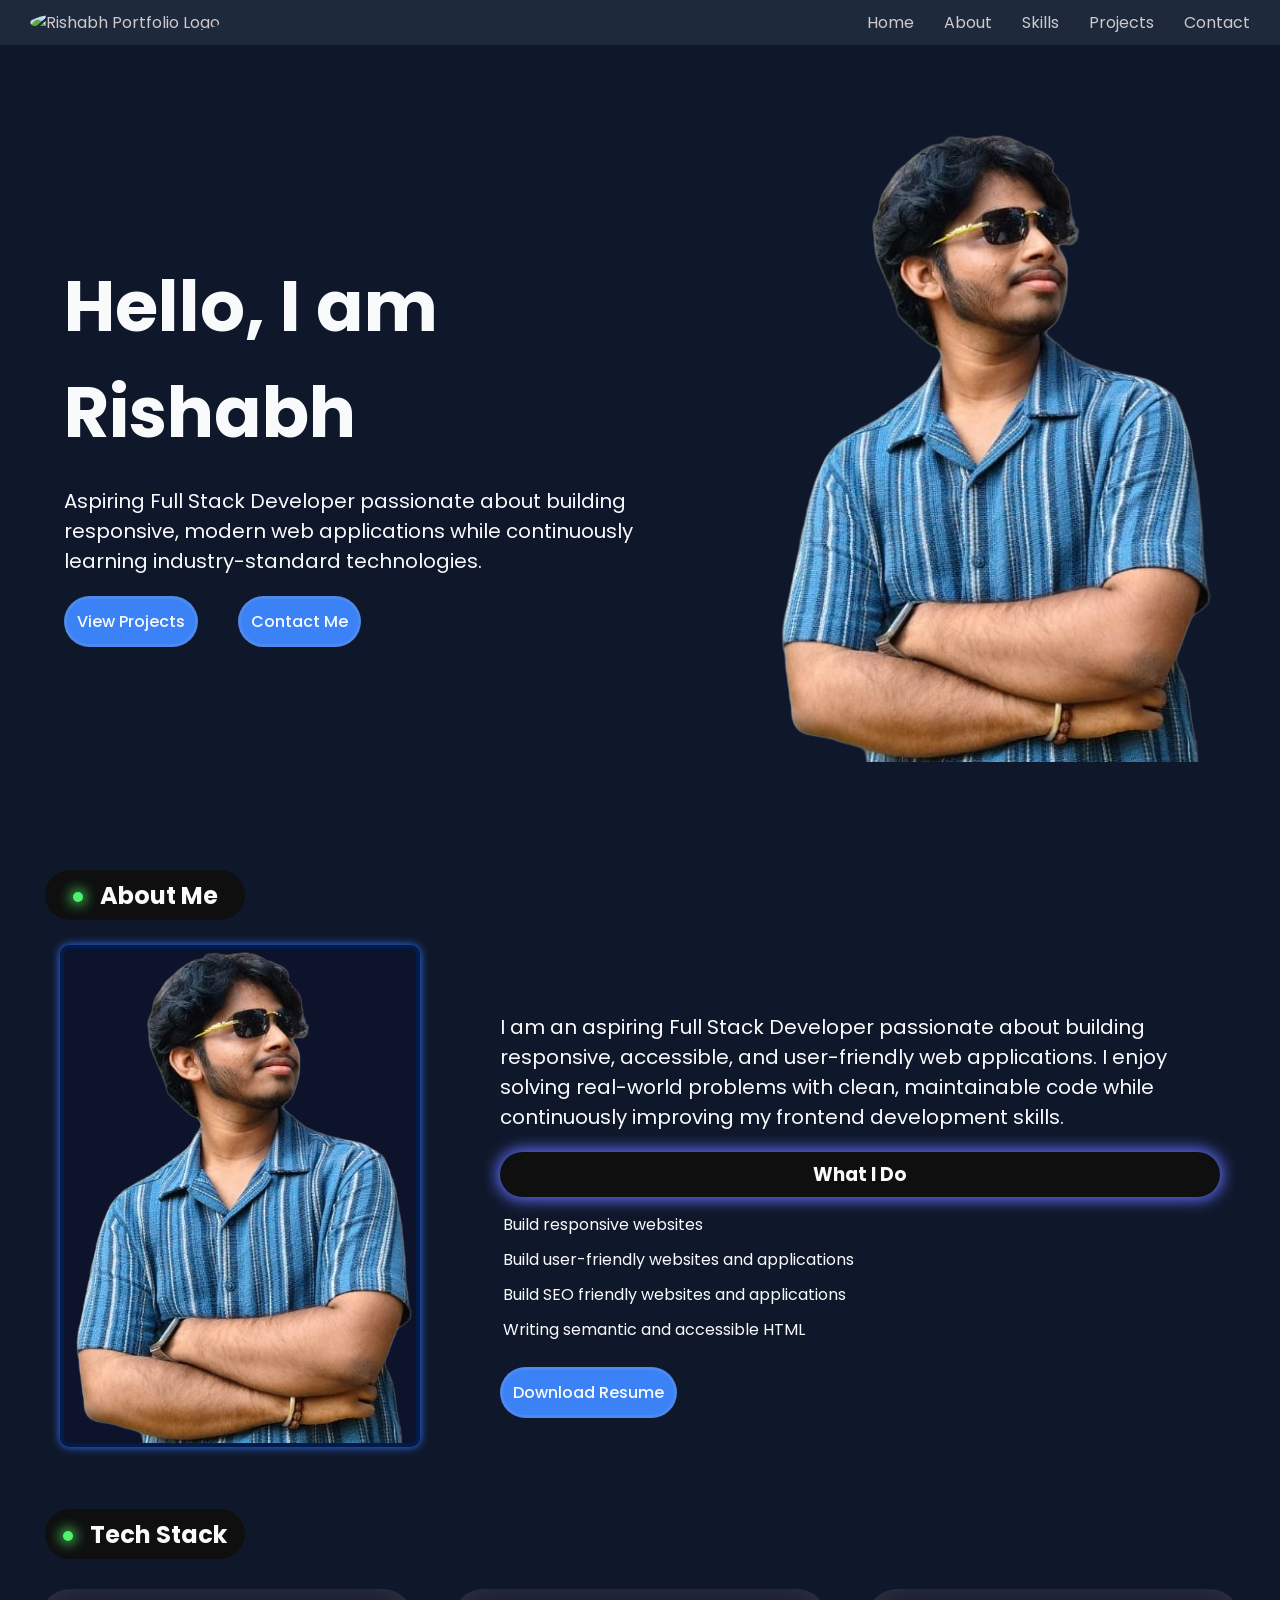
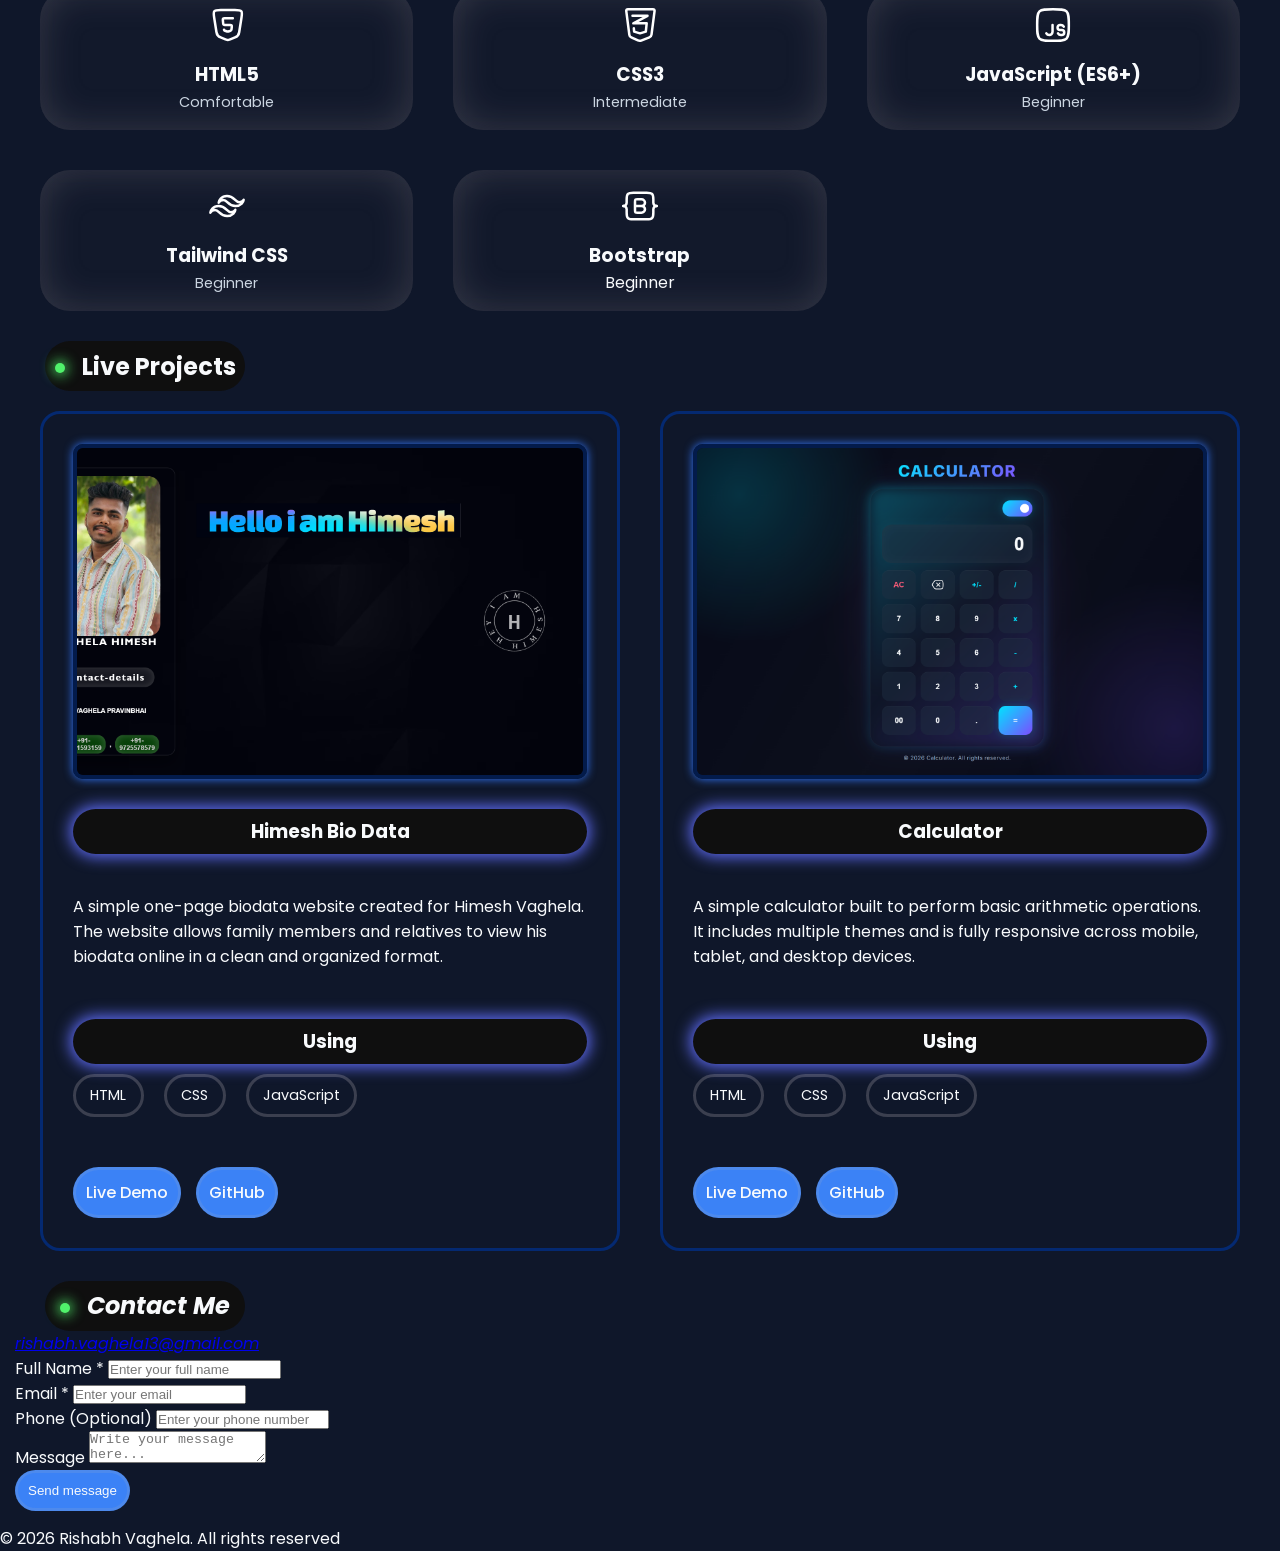
==== index.html @ 7d0cb851 "initialize projects section with clean architechture with clean responsive styles" ====
<!DOCTYPE html>
<html lang="en">

<head>
    <meta charset="UTF-8">
    <meta name="viewport" content="width=device-width, initial-scale=1.0">
    <meta name="description"
        content="Personal portfolio of Rishabh Vaghela showcasing projects, technical skills, and web development journey.">
    <meta name="author" content="Rishabh Vaghela">
    <title>
        Rishabh Vaghela | Aspiring Full Stack Developer
    </title>
    <link rel="stylesheet" href="css/style.css">
</head>

<body>
    <header>
        <nav aria-label="Main Navigation">
            <a href="#">
                <img src="./assets/images/logo/logo.png" alt="Rishabh Portfolio Logo">
            </a>

            <ul>
                <li><a href="#home">Home</a></li>
                <li><a href="#about">About</a></li>
                <li><a href="#skills">Skills</a></li>
                <li><a href="#projects">Projects</a></li>
                <li><a href="#contact">Contact</a></li>
            </ul>
        </nav>
    </header>

    <main>
        <section id="home" class="hero">
            <div class="hero-content">
                <h1>Hello, I am Rishabh</h1>
                <p>Aspiring Full Stack Developer passionate about building responsive, modern web applications while
                    continuously learning industry-standard technologies.</p>
                <div class="hero-buttons">
                    <a class="btn" href="#projects">View Projects</a>
                    <a class="btn" href="#contact">Contact Me</a>
                </div>
            </div>
            <div class="hero-image">
                <img src="assets/images/Profile-image.jpeg" alt="Portrait of Rishabh Vaghela">
            </div>
        </section>

        <section id="about" class="section-padding">
            <h2 class="section-title">About Me</h2>
            <div class="about-container container">

                <figure class="about-image image-structure">
                    <img src="assets/images/Profile-image.jpeg" alt="Portrait of Rishabh Vaghela">
                </figure>

                <div class="about-content">
                    <p>I am an aspiring Full Stack Developer passionate about building responsive, accessible, and
                        user-friendly web applications. I enjoy solving real-world problems with clean, maintainable
                        code while continuously improving my frontend development skills.
                    </p>
                    <section class="about-work">
                        <h3 class="sub-heading">What I Do</h3>
                        <ul class="list">
                            <li>Build responsive websites</li>
                            <li>Build user-friendly websites and applications</li>
                            <li>Build SEO friendly websites and applications</li>
                            <li>Writing semantic and accessible HTML</li>
                        </ul>
                    </section>
                    <a href="#" class="download-resume btn">Download Resume</a>
                </div>
            </div>
        </section>

        <section id="skills" class="section-padding">
            <h2 class="section-title">Tech Stack</h2>
            <div class="skills-container container">
                <article class="skills-card card-hover">
                    <figure>
                        <img class="skills-logo" src="assets/icons/html-5-logo.svg" alt="HTML Logo">
                    </figure>
                    <div class="skill">
                        <h3>HTML5</h3>
                        <span class="skills-level">Comfortable</span>
                    </div>
                </article>
                <article class="skills-card card-hover">
                    <figure>
                        <img class="skills-logo" src="assets/icons/css-3-logo.svg" alt="CSS Logo">
                    </figure>
                    <div class="skill">
                        <h3>CSS3</h3>
                        <span class="skills-level">Intermediate</span>
                    </div>
                </article>
                <article class="skills-card card-hover">
                    <figure>
                        <img class="skills-logo" src="assets/icons/java-script-logo.svg" alt="JavaScript Logo">
                    </figure>
                    <div class="skill">
                        <h3>JavaScript (ES6+)</h3>
                        <span class="skills-level">Beginner</span>
                    </div>
                </article>
                <article class="skills-card card-hover">
                    <figure>
                        <img class="skills-logo" src="assets/icons/tailwindcss-logo.svg" alt="Tailwind CSS Logo">
                    </figure>
                    <div class="skill">
                        <h3>Tailwind CSS</h3>
                        <span class="skills-level">Beginner</span>
                    </div>
                </article>
                <article class="skills-card card-hover">
                    <figure>
                        <img class="skills-logo" src="assets/icons/bootstrap-logo.svg" alt="Bootstrap Logo">
                    </figure>
                    <div class="skill">
                        <h3>Bootstrap</h3>
                        <span class="skill-level">Beginner</span>
                    </div>
                </article>
            </div>
        </section>

        <section id="projects" class="section-padding">
            <h2 class="section-title">Live Projects</h2>
            <div class="project-container container">
                <article class="project-card card-hover">
                    <figure class="project-image image-structure">
                        <img src="assets/images/Project-Himesh-Vaghela-Bio-Data.png"
                            alt="Screenshot of Himesh-bio-data-web">
                    </figure>
                    <h3 class="project-title sub-heading">
                        Himesh Bio Data
                    </h3>

                    <p class="project-description">
                        A simple one-page biodata website created for Himesh Vaghela. The website allows family members
                        and
                        relatives to view his biodata online in a clean and organized format.</p>

                    <div class="stack">
                        <h3 class="sub-heading">Using</h3>
                        <ul class="project-tech-stack list">
                            <li>HTML</li>
                            <li>CSS</li>
                            <li>JavaScript</li>
                        </ul>
                    </div>
                    <div class="project-links">
                        <a class="btn" href="https://himesh-vaghela-bio-data.netlify.app/" target="_blank"
                            rel="noopener noreferrer">Live Demo</a>
                        <a class="btn" href="https://github.com/rishabhvaghela/Himesh-Bio-Data.git" target="_blank"
                            rel="noopener noreferrer">GitHub</a>
                    </div>
                </article>
                <article class="project-card card-hover">
                    <figure class="project-image image-structure">
                        <img src="assets/images/Project-Calculator.png" alt="Screenshot of Calculator web">
                    </figure>
                    <h3 class="project-title sub-heading">
                        Calculator
                    </h3>

                    <p class="project-description project-content">
                        A simple calculator built to perform basic arithmetic operations. It includes multiple themes
                        and is
                        fully responsive across mobile, tablet, and desktop devices.</p>
                    <div class="stack">
                        <h3 class="sub-heading">Using</h3>
                        <ul class="project-tech-stack list">
                            <li>HTML</li>
                            <li>CSS</li>
                            <li>JavaScript</li>
                        </ul>
                    </div>
                    <div class="project-links">
                        <a class="btn" href="https://findcalcy.netlify.app/" target="_blank"
                            rel="noopener noreferrer">Live
                            Demo</a>
                        <a class="btn" href="https://github.com/rishabhvaghela/Calculator.git" target="_blank"
                            rel="noopener noreferrer">GitHub</a>
                    </div>
                </article>
            </div>
        </section>

        <section id="contact" class="section-padding">
            <address>
                <h2 class="section-title">Contact Me</h2>
                <a href="mailto: rishabh.vaghela13@gmail.com">rishabh.vaghela13@gmail.com</a>
            </address>
            <form action="">
                <div class="inputgroup">
                    <label for="full-name">
                        Full Name
                        <span>*</span>
                    </label>
                    <input id="full-name" type="text" name="full-name" placeholder="Enter your full name" required>
                </div>
                <div class="inputgroup">
                    <label for="email">
                        Email
                        <span>*</span>
                    </label>
                    <input id="email" type="email" name="email" placeholder="Enter your email" required>
                </div>
                <div class="inputgroup">
                    <label for="phone-number">
                        Phone
                        <span>(Optional)</span>
                    </label>
                    <input id="phone-number" type="tel" name="phone-number" placeholder="Enter your phone number">
                </div>
                <div class="inputgroup">
                    <label for="message">
                        Message
                    </label>
                    <textarea name="message" id="message" placeholder="Write your message here..."></textarea>
                </div>
                <button type="submit" class="btn">Send message</button>
            </form>
        </section>
    </main>
    <footer>
        &copy; 2026 Rishabh Vaghela. All rights reserved
    </footer>
    <script src="js/script.js"></script>
</body>

</html>
---- css/style.css ----
@import url('https://fonts.googleapis.com/css2?family=Poppins:ital,wght@0,100;0,200;0,300;0,400;0,500;0,600;0,700;0,800;0,900;1,100;1,200;1,300;1,400;1,500;1,600;1,700;1,800;1,900&display=swap');

*,
*::before,
*::after {
    margin: 0;
    padding: 0;
    box-sizing: border-box;
}

:root {
    /* Colors */
    --primary-color: #3B82F6;

    --background-color: #0F172A;
    --surface-color: #1E293B;
    --card-background: #334155;

    --primary-text: #F8FAFC;
    --secondary-text: #CBD5E1;

    --accent-highlight: #50f16b;
    --card-hover: #506ef1;

    --border-color: #475569;

    /* Fonts */

    --font-primary: 'Poppins', sans-serif;

    /* Buttons */

    --button-hover: 0 0 20px var(--primary-color);
    --button-padding: 10px;
    --button-border-radius: 30px;
    --button-border: 3px solid #bab5b524;
    --button-font-weight: 500;

    /* Spacing */

    --section-padding-x: 15px;
    --section-padding-y: 15px;
    --container-max-width: 1200px;
    --content-width: 700px;

    /* All Section heading after property*/

    --section-head-background-color: #0f0f0f;
    --section-head-width: 200px;
    --section-head-height: 50px;
    --section-head-border-radius: 30px;
    --section-head-margin-left: 30px;

    /* All Section heading after property*/

    --active-margin: 2% 17px 0 0;
    --active-width-height: 10px;
    --active-border-radius: 50%;
    --active-shadow: 0 0 13px 2px var(--accent-highlight);

    /* Border radius */

    --radius-small: 8px;
    --radius-medium: 12px;
    --radius-large: 20px;

    /* Transition */

    --transition-fast: 0.3s ease-in-out;
    --transition-medium: 0.7s cubic-bezier(0.64, 0.02, 0.39, 0.98);
    --transition-slow: 1s ease-in-out;

    /* image attribute */

    --image-border: 4px solid #031b4b;
    --image-shadow: 0 0 10px #3277ff;
}

.btn {
    width: max-content;
    color: var(--primary-text);
    background-color: var(--primary-color);
    font-weight: var(--button-font-weight);
    text-decoration: none;
    padding: var(--button-padding);
    border: var(--button-border);
    border-radius: var(--button-border-radius);
    transition: var(--transition-fast);
}

.btn:hover {
    box-shadow: var(--button-hover);
    transform: scale(108%);
}

.list {
    list-style: none;
}

html {
    scroll-behavior: smooth;
}

body {
    background-color: var(--background-color);
    color: var(--primary-text);
    font-family: var(--font-primary);
}

::-webkit-scrollbar {
    display: none;
}



/* Navigation bar */
nav {
    background-color: var(--surface-color);
    display: flex;
    justify-content: space-between;
    padding: 10px 30px;
    align-items: center;
}

nav ul {
    display: flex;
    gap: 30px;
}

nav a {
    text-decoration: none;
    color: rgba(233, 227, 227, 0.862);
}

header nav ul li {
    list-style: none;
}

header nav a img {
    flex-shrink: 0;
    width: 50px;
    height: 50px;
    border-radius: 50%;
}

/* Hero Section */

.hero {
    /* background-color: #0c0234bf; */
    min-height: 90vh;
    display: flex;
    justify-content: space-between;
    padding: 0 5%;
    align-items: center;
}

.hero-content {
    max-width: 650px;
    display: flex;
    flex-direction: column;
    gap: 20px;
    justify-content: space-between;
}

.hero-content h1 {
    font-size: 70px;
    font-family: var(--font-primary);
}

.hero-content p {
    font-size: 20px;
    font-family: var(--font-secondary);
}

.hero-buttons {
    display: flex;
    gap: 40px;
}

.hero-image {
    /* background-color: red; */
    width: 450px;
    height: auto;
}

.hero-image img {
    width: 100%;
    height: 100%;
}

/* About section */

.section-padding {
    padding: var(--section-padding-y);
}


.section-title {
    width: var(--section-head-width);
    height: var(--section-head-height);
    display: flex;
    justify-content: center;
    align-items: center;
    background-color: var(--section-head-background-color);
    border-radius: var(--section-head-border-radius);
    margin-left: var(--section-head-margin-left);
}

.section-title::before {
    content: '';
    background-color: var(--accent-highlight);
    width: var(--active-width-height);
    height: var(--active-width-height);
    border-radius: var(--active-border-radius);
    margin: var(--active-margin);
    box-shadow: var(--active-shadow);
}


.container {
    max-width: var(--container-max-width);
    margin-inline: auto;
    width: 100%;
}

.about-container {
    padding: 0 20px;
    display: flex;
    align-items: center;
    gap: 80px;
}

.image-structure {
    flex: 1;
    flex-shrink: 0;
    max-width: 520px;
    padding: 25px 0;
}

.image-structure img {
    border: var(--image-border);
    width: 100%;
    height: 100%;
    border-radius: 10px;
    box-shadow: var(--image-shadow);
    background-color: #0a03372c;
    backdrop-filter: blur(5px);
}

.about-content {
    flex: 2;
    display: flex;
    gap: 20px;
    flex-direction: column;
    padding-top: 30px;
}

.about-content p {
    font-size: 20px;
}

.sub-heading {
    margin-bottom: 10px;
    background-color: var(--section-head-background-color);
    width: auto;
    height: auto;
    padding: 8px;
    border-radius: var(--section-head-border-radius);
    display: flex;
    justify-content: center;
    align-items: center;
    box-shadow: 0 0 15px 3px #606df8;
}

.about-work ul li {
    padding: 5px 3px;
}

/* Skills section */

.skills-container {
    display: grid;
    grid-template-columns: repeat(3, 1fr);
    gap: 40px;
    padding-top: 30px;
}

.skills-card {
    border-radius: var(--button-border-radius);
    text-align: center;
    display: flex;
    flex-direction: column;
    align-items: center;
    gap: 8px;
    padding: 16px;
    backdrop-filter: blur(8px);
    background-color: #817d7d07;
    box-shadow: 0 0 40px rgba(172, 164, 164, 0.242) inset;
    transition: var(--transition-medium);
}

.card-hover:hover {
    transform: translateY(-10px) scale(1.01);
    box-shadow: 0 10px 20px var(--card-hover);
}

.skills-logo {
    filter: invert(1);
    width: 40px;
    height: 40px;
}

.skills-level {
    color: var(--secondary-text);
    font-size: .9rem;
}

/* Project section */

.project-container {
    display: grid;
    grid-template-columns: repeat(auto-fit, minmax(300px, 1fr));
    gap: 40px;
}

.project-card {
    display: flex;
    flex-direction: column;
    gap: 30px;
    border: 3px solid #042971;
    border-radius: var(--radius-large);
    overflow: hidden;
    margin-top: 20px;
    padding: 30px;
    transition: var(--transition-medium);
}

.project-image {
    padding: 0;
    /* max-height: 320px; */
}

.project-image img {
    width: 100%;
    /* height: 100%; */
    display: block;
    object-fit: cover;
}

.project-content {
    max-width: 600px;
}

.stack{
    padding-top: 20px;
}

.project-tech-stack {
    display: flex;
    gap: 20px;
}

.project-tech-stack li {
    display: inline-flex;
    align-items: center;
    width: max-content;
    border: 3px solid #eae2e233;
    border-radius: 999px;
    padding: .5rem .9rem;
    font-size: .9rem;
}

.project-links {
    padding-top: 20px;
    margin-top: auto;
    display: flex;
    gap: 15px;
    flex-wrap: wrap;
}
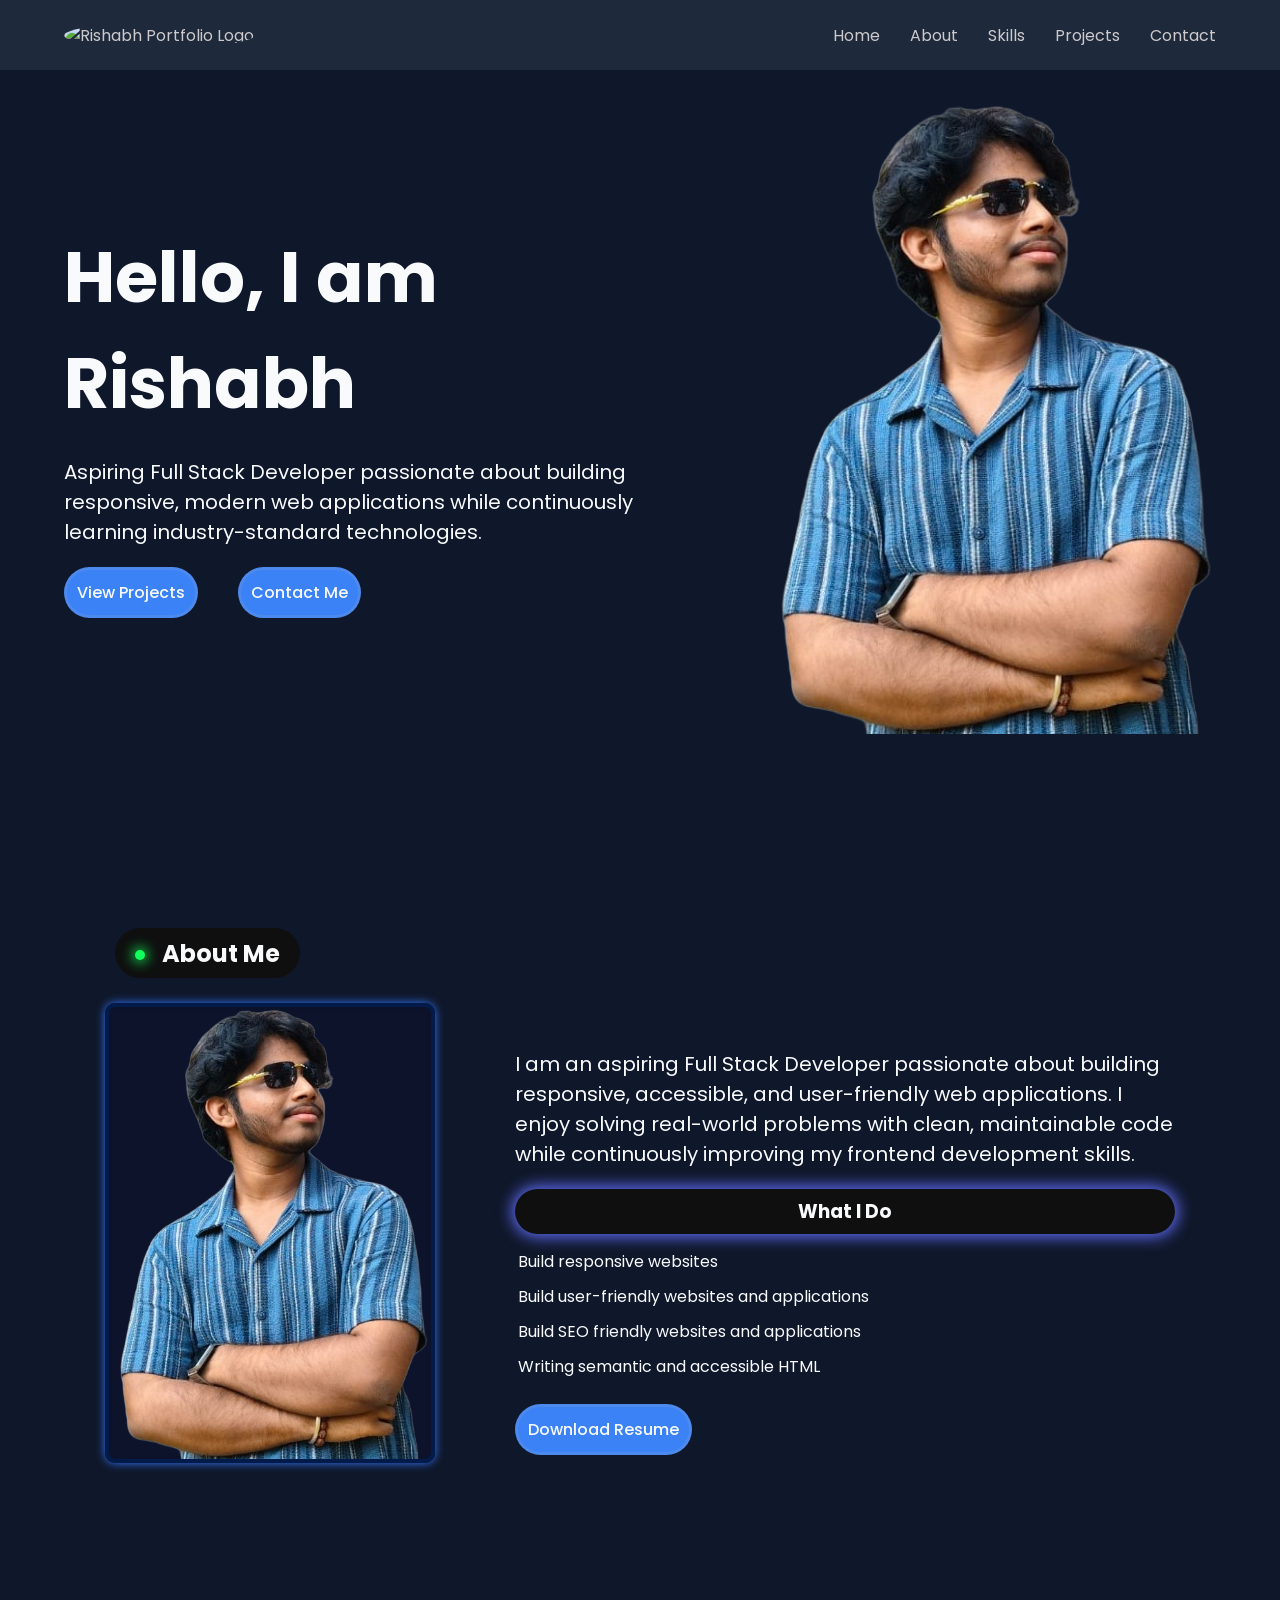
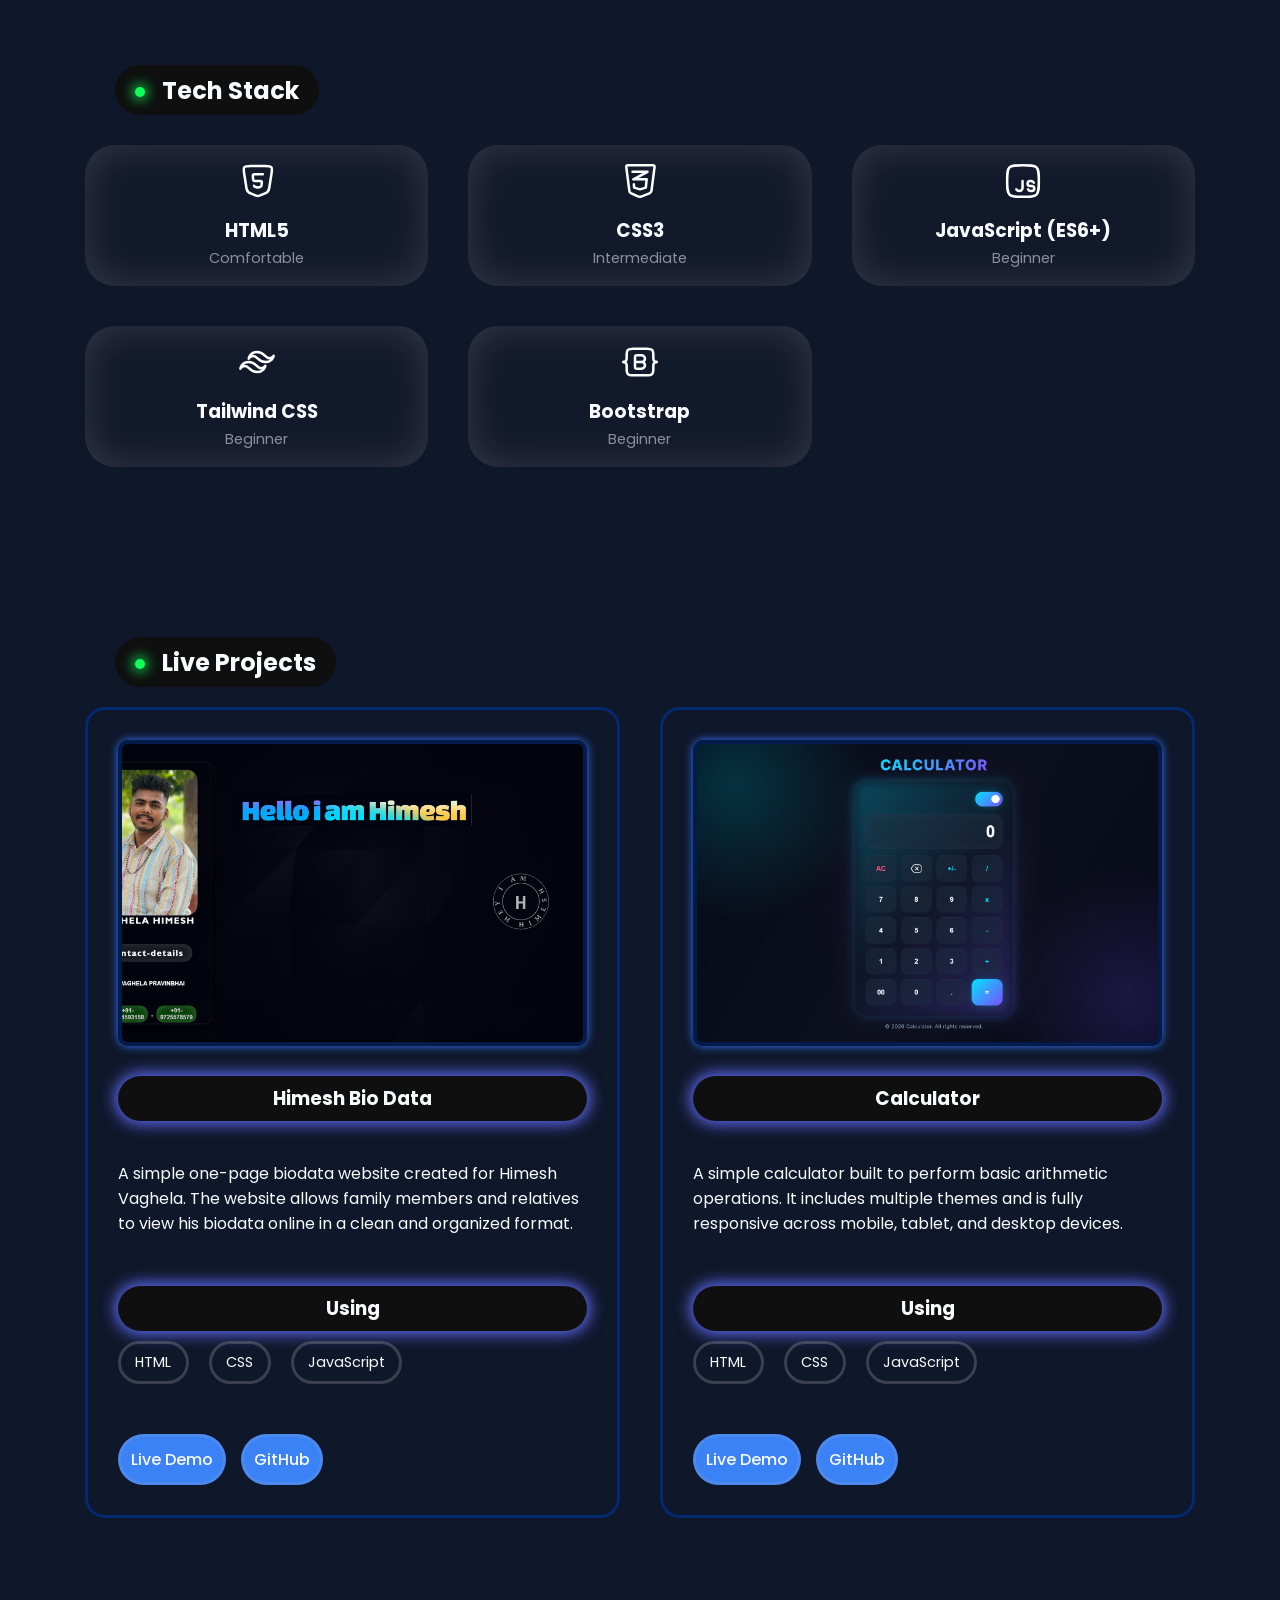
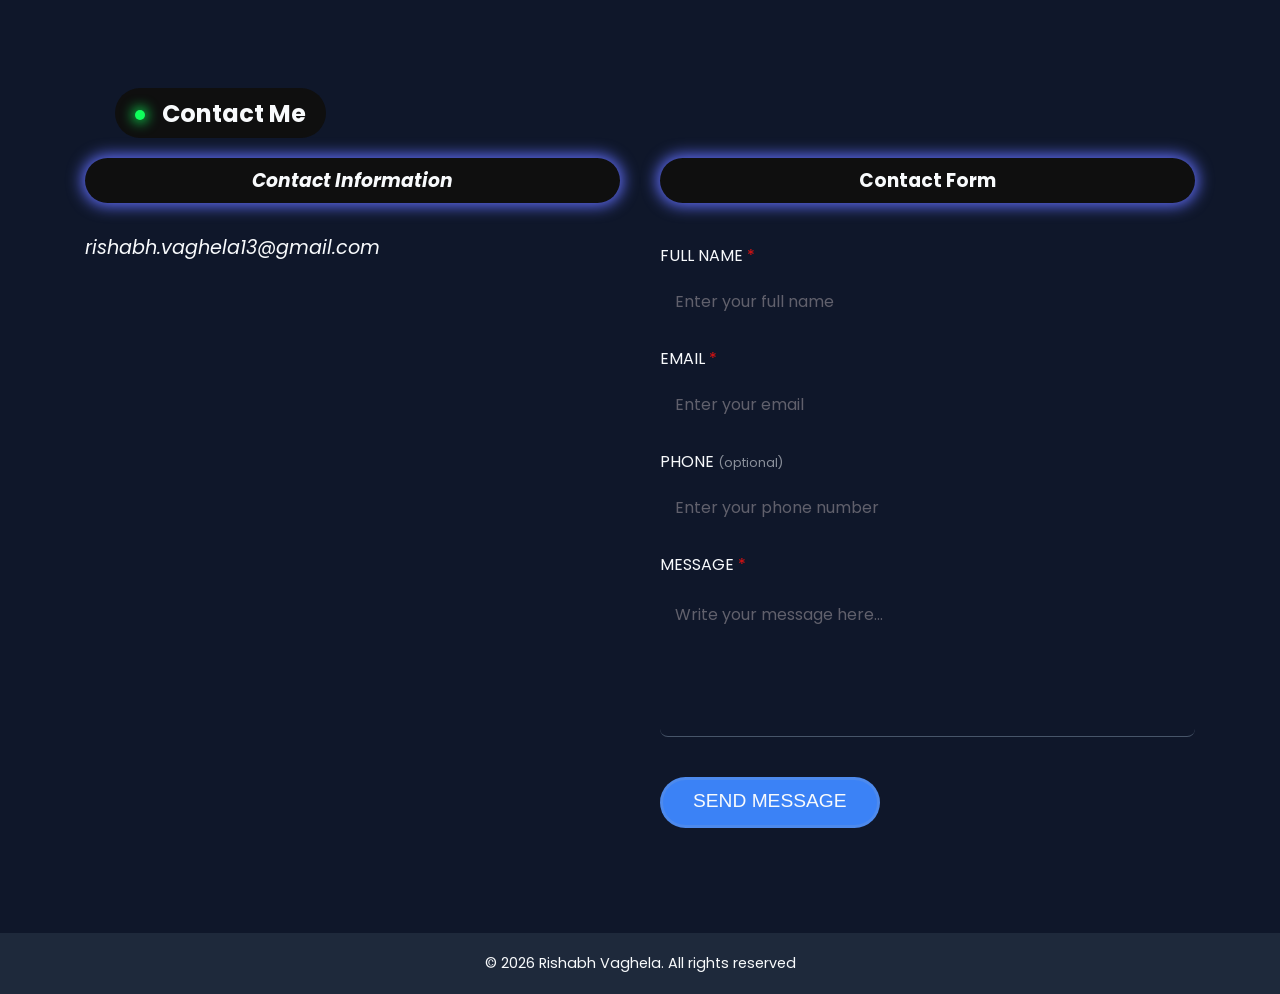
==== commit 91ffca50: "Initialize responsive and clean structure and styles for contact section." ====
--- a/index.html
+++ b/index.html
@@ -118,7 +118,7 @@
                     </figure>
                     <div class="skill">
                         <h3>Bootstrap</h3>
-                        <span class="skill-level">Beginner</span>
+                        <span class="skills-level">Beginner</span>
                     </div>
                 </article>
             </div>
@@ -141,14 +141,14 @@
                         and
                         relatives to view his biodata online in a clean and organized format.</p>
 
-                    <div class="stack">
+                    <section class="stack">
                         <h3 class="sub-heading">Using</h3>
                         <ul class="project-tech-stack list">
                             <li>HTML</li>
                             <li>CSS</li>
                             <li>JavaScript</li>
                         </ul>
-                    </div>
+                    </section>
                     <div class="project-links">
                         <a class="btn" href="https://himesh-vaghela-bio-data.netlify.app/" target="_blank"
                             rel="noopener noreferrer">Live Demo</a>
@@ -168,14 +168,14 @@
                         A simple calculator built to perform basic arithmetic operations. It includes multiple themes
                         and is
                         fully responsive across mobile, tablet, and desktop devices.</p>
-                    <div class="stack">
+                    <section class="stack">
                         <h3 class="sub-heading">Using</h3>
                         <ul class="project-tech-stack list">
                             <li>HTML</li>
                             <li>CSS</li>
                             <li>JavaScript</li>
                         </ul>
-                    </div>
+                    </section>
                     <div class="project-links">
                         <a class="btn" href="https://findcalcy.netlify.app/" target="_blank"
                             rel="noopener noreferrer">Live
@@ -188,40 +188,54 @@
         </section>
 
         <section id="contact" class="section-padding">
-            <address>
-                <h2 class="section-title">Contact Me</h2>
-                <a href="mailto: rishabh.vaghela13@gmail.com">rishabh.vaghela13@gmail.com</a>
-            </address>
-            <form action="">
-                <div class="inputgroup">
-                    <label for="full-name">
-                        Full Name
-                        <span>*</span>
-                    </label>
-                    <input id="full-name" type="text" name="full-name" placeholder="Enter your full name" required>
+            <h2 class="section-title">Contact Me</h2>
+            <div class="contact-container container">
+
+                <address class="contact-info">
+                    <h3 class="sub-heading">Contact Information</h3>
+                    <a href="mailto: rishabh.vaghela13@gmail.com">rishabh.vaghela13@gmail.com</a>
+                </address>
+                <div class="contact-form">
+                    <h3 class="sub-heading">Contact Form</h3>
+                    <form action="">
+                        <div class="input-container">
+                            <div class="inputgroup">
+                                <label for="full-name">
+                                    Full Name
+                                    <span class="required">*</span>
+                                </label>
+                                <input id="full-name" type="text" name="full-name" placeholder="Enter your full name"
+                                    required autocomplete="name">
+                            </div>
+                            <div class="inputgroup">
+                                <label for="email">
+                                    Email
+                                    <span class="required">*</span>
+                                </label>
+                                <input id="email" type="email" name="email" placeholder="Enter your email" required autocomplete="email">
+                            </div>
+                            <div class="inputgroup">
+                                <label for="phone-number">
+                                    Phone
+                                    <span class="optional">(Optional)</span>
+                                </label>
+                                <input id="phone-number" type="tel" name="phone-number"
+                                    placeholder="Enter your phone number" autocomplete="tel">
+                            </div>
+                            <div class="inputgroup">
+                                <label for="message">
+                                    Message
+                                    <span class="required">*</span>
+                                </label>
+                                <textarea name="message" id="message"
+                                    placeholder="Write your message here..." required></textarea>
+                            </div>
+                        </div>
+
+                        <button type="submit" class="submit-btn btn">Send message</button>
+                    </form>
                 </div>
-                <div class="inputgroup">
-                    <label for="email">
-                        Email
-                        <span>*</span>
-                    </label>
-                    <input id="email" type="email" name="email" placeholder="Enter your email" required>
-                </div>
-                <div class="inputgroup">
-                    <label for="phone-number">
-                        Phone
-                        <span>(Optional)</span>
-                    </label>
-                    <input id="phone-number" type="tel" name="phone-number" placeholder="Enter your phone number">
-                </div>
-                <div class="inputgroup">
-                    <label for="message">
-                        Message
-                    </label>
-                    <textarea name="message" id="message" placeholder="Write your message here..."></textarea>
-                </div>
-                <button type="submit" class="btn">Send message</button>
-            </form>
+            </div>
         </section>
     </main>
     <footer>
--- a/css/style.css
+++ b/css/style.css
@@ -17,9 +17,11 @@
     --card-background: #334155;
 
     --primary-text: #F8FAFC;
-    --secondary-text: #CBD5E1;
-
-    --accent-highlight: #50f16b;
+    --secondary-text: #c0c5ccb0;
+
+    --section-highlight: #0fff5b;
+    --accent-highlight: #2185fff7;
+    --required-highlight: #e11111;
     --card-hover: #506ef1;
 
     --border-color: #475569;
@@ -38,25 +40,25 @@
 
     /* Spacing */
 
-    --section-padding-x: 15px;
-    --section-padding-y: 15px;
+    --section-padding-x: 70px;
+    --section-padding-y: 85px;
     --container-max-width: 1200px;
-    --content-width: 700px;
 
     /* All Section heading after property*/
 
     --section-head-background-color: #0f0f0f;
-    --section-head-width: 200px;
+    --section-head-width: max-content;
     --section-head-height: 50px;
     --section-head-border-radius: 30px;
     --section-head-margin-left: 30px;
+    --section-head-padding: 10px 20px;
 
     /* All Section heading after property*/
 
     --active-margin: 2% 17px 0 0;
     --active-width-height: 10px;
     --active-border-radius: 50%;
-    --active-shadow: 0 0 13px 2px var(--accent-highlight);
+    --active-shadow: 0 0 13px 2px var(--section-highlight);
 
     /* Border radius */
 
@@ -74,6 +76,10 @@
 
     --image-border: 4px solid #031b4b;
     --image-shadow: 0 0 10px #3277ff;
+
+    /* nav section*/
+
+    --nav-height: 70px;
 }
 
 .btn {
@@ -85,115 +91,25 @@
     padding: var(--button-padding);
     border: var(--button-border);
     border-radius: var(--button-border-radius);
-    transition: var(--transition-fast);
+    transition: box-shadow 0.5s, transform 0.4s;
 }
 
 .btn:hover {
     box-shadow: var(--button-hover);
-    transform: scale(108%);
+}
+
+.btn:active {
+    transform: scale(96%);
+    box-shadow: 0 0 10px #1c1b1b inset;
 }
 
 .list {
     list-style: none;
 }
 
-html {
-    scroll-behavior: smooth;
-}
-
-body {
-    background-color: var(--background-color);
-    color: var(--primary-text);
-    font-family: var(--font-primary);
-}
-
-::-webkit-scrollbar {
-    display: none;
-}
-
-
-
-/* Navigation bar */
-nav {
-    background-color: var(--surface-color);
-    display: flex;
-    justify-content: space-between;
-    padding: 10px 30px;
-    align-items: center;
-}
-
-nav ul {
-    display: flex;
-    gap: 30px;
-}
-
-nav a {
-    text-decoration: none;
-    color: rgba(233, 227, 227, 0.862);
-}
-
-header nav ul li {
-    list-style: none;
-}
-
-header nav a img {
-    flex-shrink: 0;
-    width: 50px;
-    height: 50px;
-    border-radius: 50%;
-}
-
-/* Hero Section */
-
-.hero {
-    /* background-color: #0c0234bf; */
-    min-height: 90vh;
-    display: flex;
-    justify-content: space-between;
-    padding: 0 5%;
-    align-items: center;
-}
-
-.hero-content {
-    max-width: 650px;
-    display: flex;
-    flex-direction: column;
-    gap: 20px;
-    justify-content: space-between;
-}
-
-.hero-content h1 {
-    font-size: 70px;
-    font-family: var(--font-primary);
-}
-
-.hero-content p {
-    font-size: 20px;
-    font-family: var(--font-secondary);
-}
-
-.hero-buttons {
-    display: flex;
-    gap: 40px;
-}
-
-.hero-image {
-    /* background-color: red; */
-    width: 450px;
-    height: auto;
-}
-
-.hero-image img {
-    width: 100%;
-    height: 100%;
-}
-
-/* About section */
-
 .section-padding {
     padding: var(--section-padding-y);
 }
-
 
 .section-title {
     width: var(--section-head-width);
@@ -201,6 +117,7 @@
     display: flex;
     justify-content: center;
     align-items: center;
+    padding: var(--section-head-padding);
     background-color: var(--section-head-background-color);
     border-radius: var(--section-head-border-radius);
     margin-left: var(--section-head-margin-left);
@@ -208,7 +125,7 @@
 
 .section-title::before {
     content: '';
-    background-color: var(--accent-highlight);
+    background-color: var(--section-highlight);
     width: var(--active-width-height);
     height: var(--active-width-height);
     border-radius: var(--active-border-radius);
@@ -222,6 +139,112 @@
     margin-inline: auto;
     width: 100%;
 }
+
+html {
+    scroll-behavior: smooth;
+}
+
+body {
+    background-color: var(--background-color);
+    color: var(--primary-text);
+    font-family: var(--font-primary);
+}
+
+::-webkit-scrollbar {
+    display: none;
+}
+
+/* Navigation bar */
+nav {
+    background-color: var(--surface-color);
+    display: flex;
+    justify-content: space-between;
+    padding: 0 5%;
+    height: var(--nav-height);
+    align-items: center;
+    position: fixed;
+    top: 0;
+    width: 100%;
+    z-index: 1000;
+}
+
+nav ul {
+    display: flex;
+    gap: 30px;
+}
+
+nav a {
+    text-decoration: none;
+    color: rgba(233, 227, 227, 0.862);
+}
+
+nav ul li {
+    list-style: none;
+}
+
+nav a img {
+    flex-shrink: 0;
+    width: 50px;
+    height: 50px;
+    border-radius: 50%;
+}
+
+nav a img:hover {
+    box-shadow: 0 0 10px var(--primary-color);
+}
+
+nav a img:active {
+    transform: scale(96%);
+    transform: rotate(30deg);
+    box-shadow: 0 0 10px #1c1b1b inset;
+}
+
+/* Hero Section */
+
+.hero {
+    min-height: 90vh;
+    display: flex;
+    justify-content: space-between;
+    padding: 8% 5%;
+    align-items: center;
+}
+
+.hero-content {
+    max-width: 650px;
+    display: flex;
+    flex-direction: column;
+    gap: 20px;
+    justify-content: space-between;
+}
+
+.hero-content h1 {
+    font-size: 70px;
+    font-family: var(--font-primary);
+}
+
+.hero-content p {
+    font-size: 20px;
+    font-family: var(--font-secondary);
+}
+
+.hero-buttons {
+    display: flex;
+    gap: 40px;
+}
+
+.hero-image {
+    /* background-color: red; */
+    width: 450px;
+    height: auto;
+}
+
+.hero-image img {
+    width: 100%;
+    height: 100%;
+}
+
+/* About section */
+
 
 .about-container {
     padding: 0 20px;
@@ -296,7 +319,7 @@
     backdrop-filter: blur(8px);
     background-color: #817d7d07;
     box-shadow: 0 0 40px rgba(172, 164, 164, 0.242) inset;
-    transition: var(--transition-medium);
+    transition: box-shadow 0.5s, transform 0.8s;
 }
 
 .card-hover:hover {
@@ -332,7 +355,7 @@
     overflow: hidden;
     margin-top: 20px;
     padding: 30px;
-    transition: var(--transition-medium);
+    transition: box-shadow 0.5s, transform 0.8s;
 }
 
 .project-image {
@@ -351,7 +374,7 @@
     max-width: 600px;
 }
 
-.stack{
+.stack {
     padding-top: 20px;
 }
 
@@ -376,4 +399,117 @@
     display: flex;
     gap: 15px;
     flex-wrap: wrap;
+}
+
+/* Contact section */
+
+.contact-container {
+    display: grid;
+    grid-template-columns: repeat(auto-fit, minmax(300px, 1fr));
+    grid-template-rows: auto;
+    padding: 20px 0;
+    gap: 40px;
+}
+
+.contact-info {
+    flex: 1;
+    display: flex;
+    flex-direction: column;
+    gap: 20px
+}
+
+.contact-info a {
+    color: var(--primary-text);
+    text-decoration: none;
+    font-size: 1.2rem;
+}
+
+.contact-form {
+    flex: 2;
+    /* background-color: red; */
+    display: flex;
+    flex-direction: column;
+    gap: 30px;
+}
+
+.input-container {
+    display: flex;
+    flex-direction: column;
+    gap: 20px;
+}
+
+.inputgroup {
+    display: flex;
+    flex-direction: column;
+    color: var(--primary-text);
+    gap: 10px;
+}
+
+.inputgroup label {
+    text-transform: uppercase;
+}
+
+.inputgroup input,
+.inputgroup textarea {
+    padding: 15px;
+    border-radius: var(--radius-small);
+    border: none;
+    background-color: transparent;
+    color: var(--primary-text);
+    font-size: 1rem;
+}
+
+.inputgroup textarea {
+    min-height: 150px;
+    resize: none;
+    border-bottom: 1px solid var(--border-color);
+
+}
+
+.inputgroup input::placeholder,
+.inputgroup textarea::placeholder {
+    color: rgba(217, 206, 206, 0.403);
+    font-family: var(--font-primary);
+}
+
+.inputgroup input:focus,
+.inputgroup textarea:focus {
+    outline: none;
+    border-bottom: 2px solid var(--accent-highlight);
+    box-shadow: 0 5px 10px var(--accent-highlight);
+}
+
+.inputgroup input:-webkit-autofill,
+.inputgroup input:-webkit-autofill:hover,
+.inputgroup input:-webkit-autofill:focus {
+    -webkit-box-shadow: 0 0 0 1000px transparent inset !important;
+    /* Yahan white ki jagah apna background color daalein */
+    transition: background-color 5000s ease-in-out 0s;
+    -webkit-text-fill-color: var(--primary-text) !important;
+}
+
+.required {
+    color: var(--required-highlight);
+}
+
+.optional {
+    color: var(--secondary-text);
+    text-transform: lowercase;
+    font-size: .8rem;
+}
+
+.submit-btn {
+    margin-top: 40px;
+    padding: 10px 30px 13px;
+    text-align: center;
+    font-size: 1.2rem;
+    text-transform: uppercase;
+}
+
+footer {
+    width: 100%;
+    background-color: var(--surface-color);
+    padding: 20px 30px;
+    text-align: center;
+    font-size: .9rem;
 }
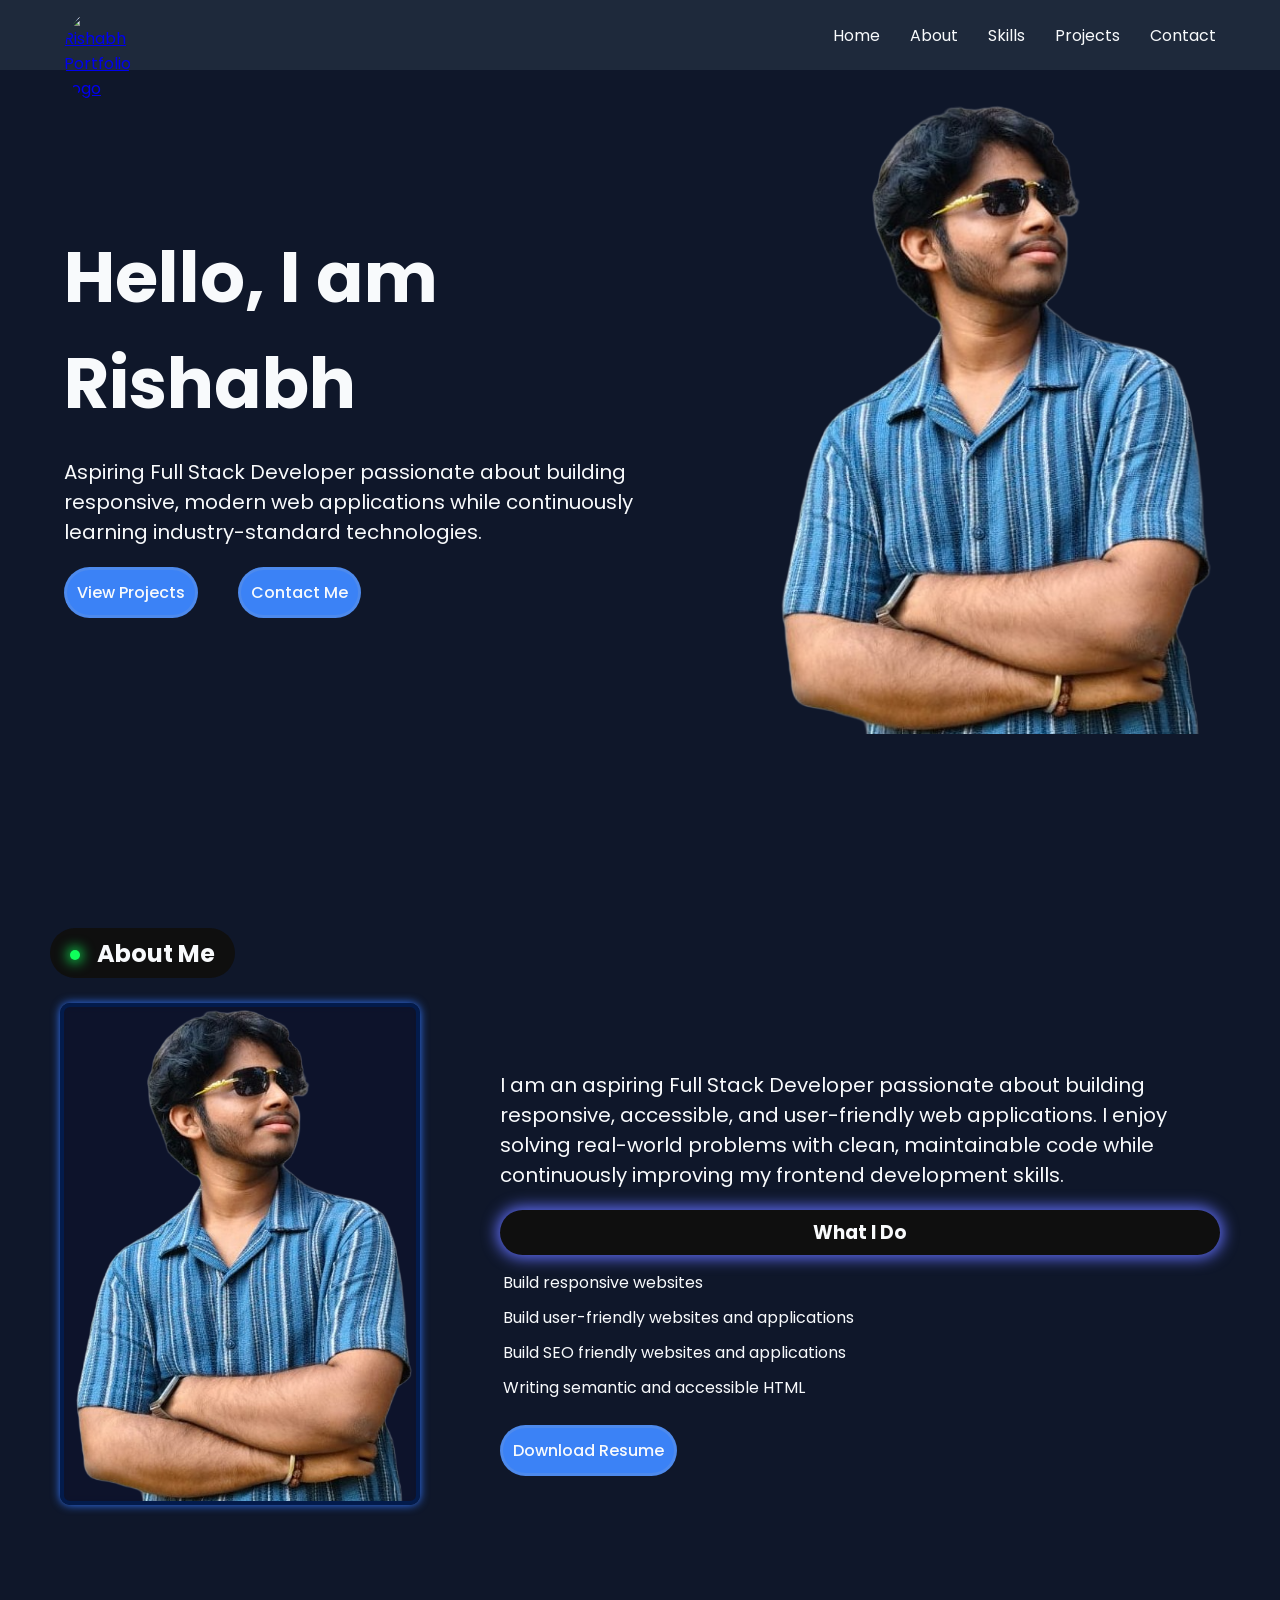
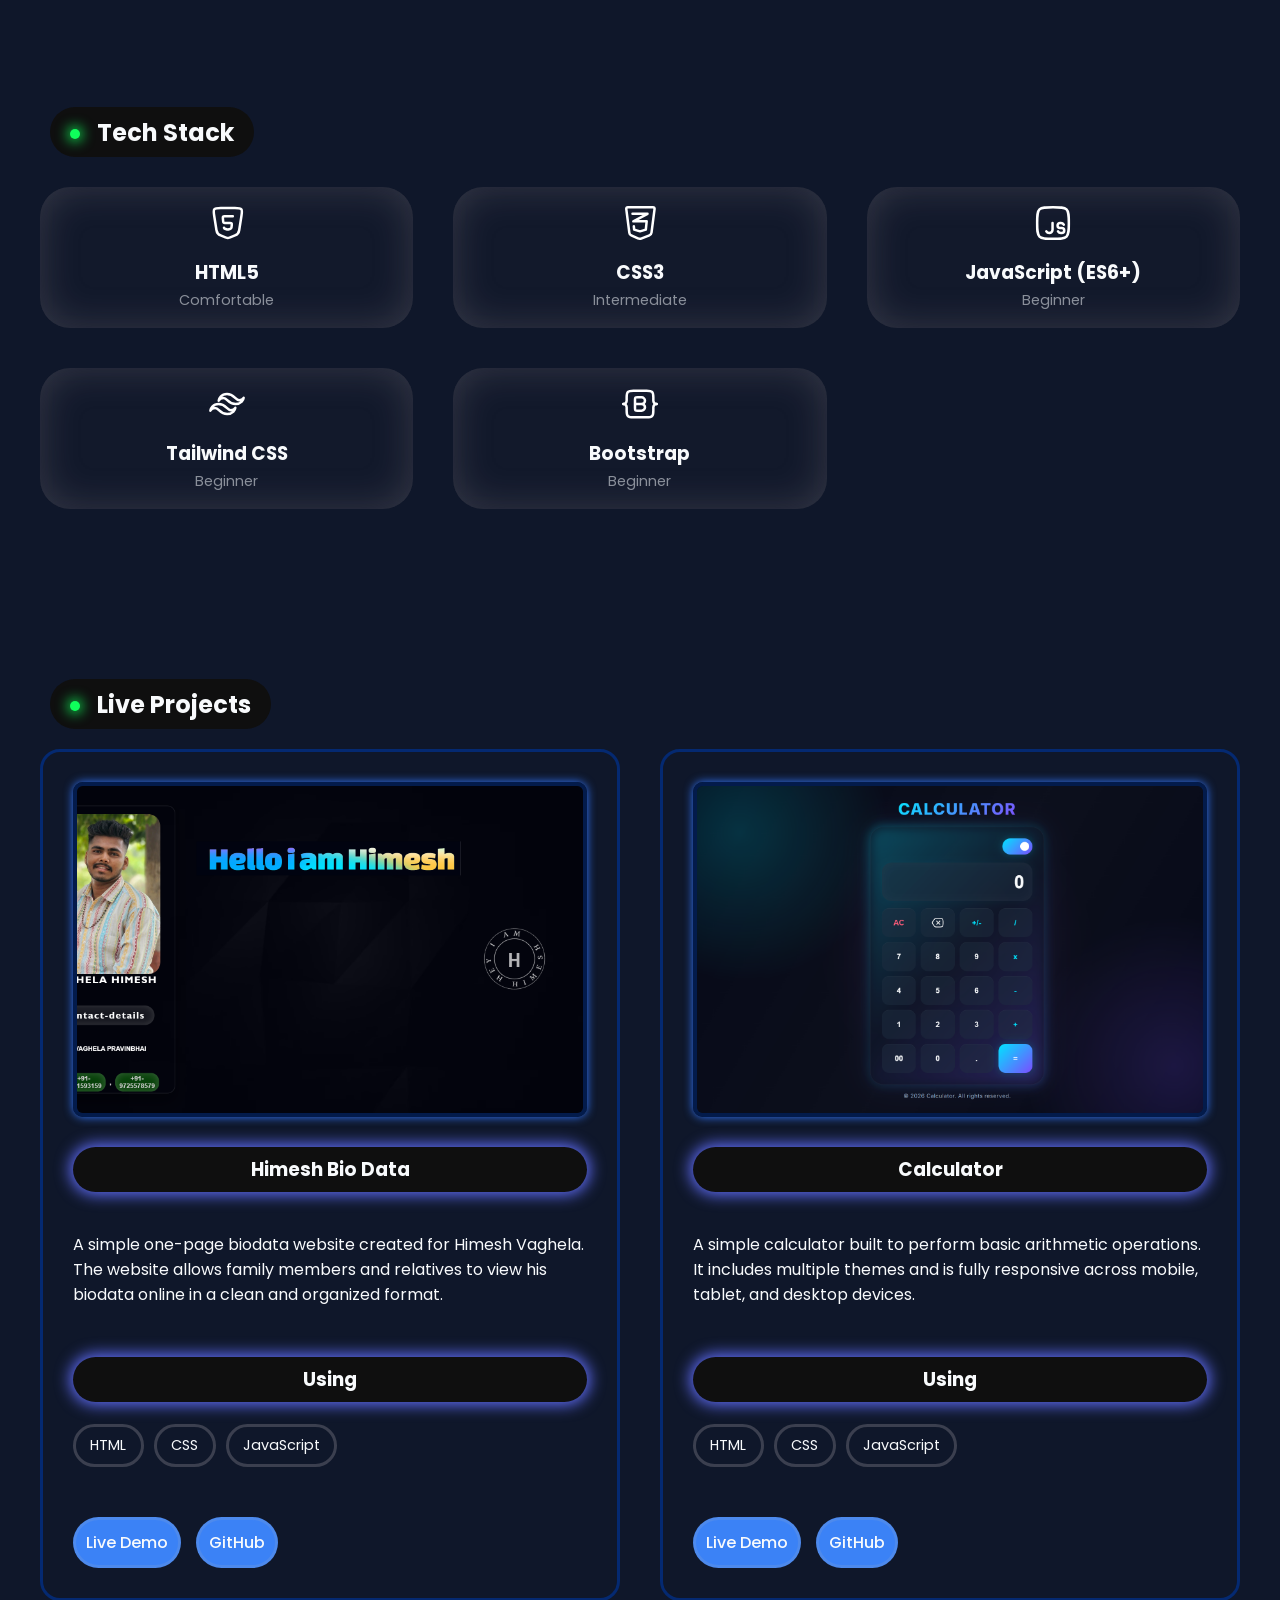
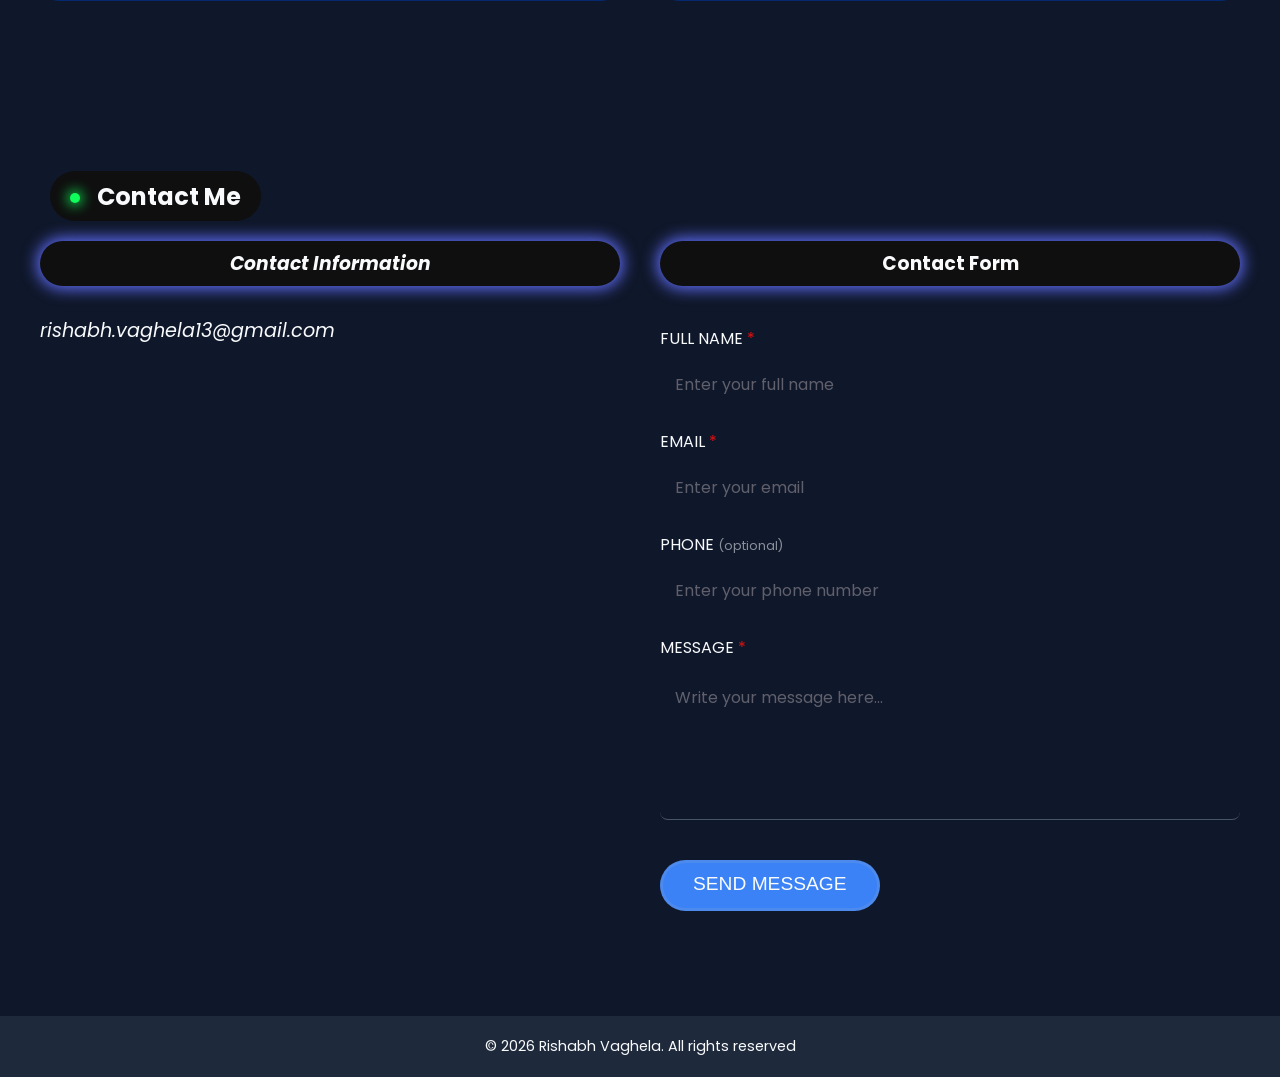
==== commit 4d5276c2: "Initialize responsive css." ====
--- a/index.html
+++ b/index.html
@@ -11,21 +11,26 @@
         Rishabh Vaghela | Aspiring Full Stack Developer
     </title>
     <link rel="stylesheet" href="css/style.css">
+    <link rel="stylesheet" href="css/responsive.css">
 </head>
 
 <body>
     <header>
         <nav aria-label="Main Navigation">
-            <a href="#">
+            <a href="#" class="logo">
                 <img src="./assets/images/logo/logo.png" alt="Rishabh Portfolio Logo">
             </a>
 
-            <ul>
-                <li><a href="#home">Home</a></li>
-                <li><a href="#about">About</a></li>
-                <li><a href="#skills">Skills</a></li>
-                <li><a href="#projects">Projects</a></li>
-                <li><a href="#contact">Contact</a></li>
+            <figure class="hamburger-menu" aria-label="Menu" role="button" tabindex="0">
+                <img src="assets/icons/menu-bar.svg" alt="Menu Bar Icon" class="menu-bar">
+            </figure>
+            
+            <ul class="links-group">
+                <li class="list"><a class="links" href="#home">Home</a></li>
+                <li class="list"><a class="links" href="#about">About</a></li>
+                <li class="list"><a class="links" href="#skills">Skills</a></li>
+                <li class="list"><a class="links" href="#projects">Projects</a></li>
+                <li class="list"><a class="links" href="#contact">Contact</a></li>
             </ul>
         </nav>
     </header>
--- a/css/style.css
+++ b/css/style.css
@@ -20,7 +20,7 @@
     --secondary-text: #c0c5ccb0;
 
     --section-highlight: #0fff5b;
-    --accent-highlight: #2185fff7;
+    --accent-highlight: #3da8ff;
     --required-highlight: #e11111;
     --card-hover: #506ef1;
 
@@ -108,7 +108,7 @@
 }
 
 .section-padding {
-    padding: var(--section-padding-y);
+    padding: var(--section-padding-y) 20px;
 }
 
 .section-title {
@@ -168,35 +168,71 @@
     z-index: 1000;
 }
 
-nav ul {
+.menu-bar {
+    filter: invert(1);
+    display: none;
+    position: fixed;
+    align-self: center;
+    right: 8%;
+}
+
+.links-group {
     display: flex;
     gap: 30px;
 }
 
-nav a {
+.links {
     text-decoration: none;
-    color: rgba(233, 227, 227, 0.862);
-}
-
-nav ul li {
-    list-style: none;
-}
-
-nav a img {
-    flex-shrink: 0;
+    color: var(--primary-text);
+    position: relative;
+}
+
+.links::after {
+    content: '';
+    /* color: transparent; */
+    position: absolute;
+    bottom: -4px;
+    left: 0;
+    width: 100%;
+    height: 2px;
+    transform: scaleX(0);
+    transform-origin: left;
+    border-radius: 999px;
+    background-color: var(--accent-highlight);
+    box-shadow: 0 0 10px var(--accent-highlight);
+    transition: transform 0.8s cubic-bezier(0.4, 0.01, 1, 1);
+}
+
+.links:hover::after {
+    transform: scaleX(1);
+}
+
+.list:active {
+    color: var(--accent-highlight);
+}
+
+.logo {
     width: 50px;
     height: 50px;
-    border-radius: 50%;
-}
-
-nav a img:hover {
+    border-radius: 999px;
+}
+
+.logo img {
+    flex-shrink: 0;
+    width: 100%;
+    height: 100%;
+    object-fit: cover;
+    border-radius: 100%;
+}
+
+.logo:hover {
     box-shadow: 0 0 10px var(--primary-color);
 }
 
-nav a img:active {
+.logo:active {
     transform: scale(96%);
     transform: rotate(30deg);
-    box-shadow: 0 0 10px #1c1b1b inset;
+    box-shadow: 0 0 10px var(--primary-color) inset;
 }
 
 /* Hero Section */
@@ -219,12 +255,10 @@
 
 .hero-content h1 {
     font-size: 70px;
-    font-family: var(--font-primary);
 }
 
 .hero-content p {
     font-size: 20px;
-    font-family: var(--font-secondary);
 }
 
 .hero-buttons {
@@ -303,7 +337,7 @@
 
 .skills-container {
     display: grid;
-    grid-template-columns: repeat(3, 1fr);
+    grid-template-columns: repeat(auto-fit, minmax(300px, 1fr));
     gap: 40px;
     padding-top: 30px;
 }
@@ -380,7 +414,8 @@
 
 .project-tech-stack {
     display: flex;
-    gap: 20px;
+    padding-top: 12px;
+    gap: 10px;
 }
 
 .project-tech-stack li {
--- a/css/responsive.css
+++ b/css/responsive.css
@@ -0,0 +1,48 @@
+@media (max-width: 768px) {
+
+    /* Nav Bar */
+    .menu-bar {
+        display: block;
+    }
+
+    .links-group {
+        flex-direction: column;
+        gap: 25px;
+        background-color: transparent;
+        backdrop-filter: blur(5px);
+        border: 3px solid var(--surface-color);
+        border-radius: 5px;
+        width: 40%;
+        align-items: center;
+        padding: 10px 0;
+        transform: translateX(50vw) translateY(21vh);
+    }
+
+    .links-group.active {
+        transform: translateX(5vw);
+    }
+
+    .links {
+        display: inline-block;
+    }
+
+    .hero{
+        flex-direction: column;
+    }
+
+    .hero-image{
+        flex: 1;
+    }
+
+    .hero-content{
+        flex: 2;
+    }
+
+    .hero h1{
+        font-size: 50px;
+    }
+
+    /* .hero p{
+        font-size: 20px;
+    } */
+}
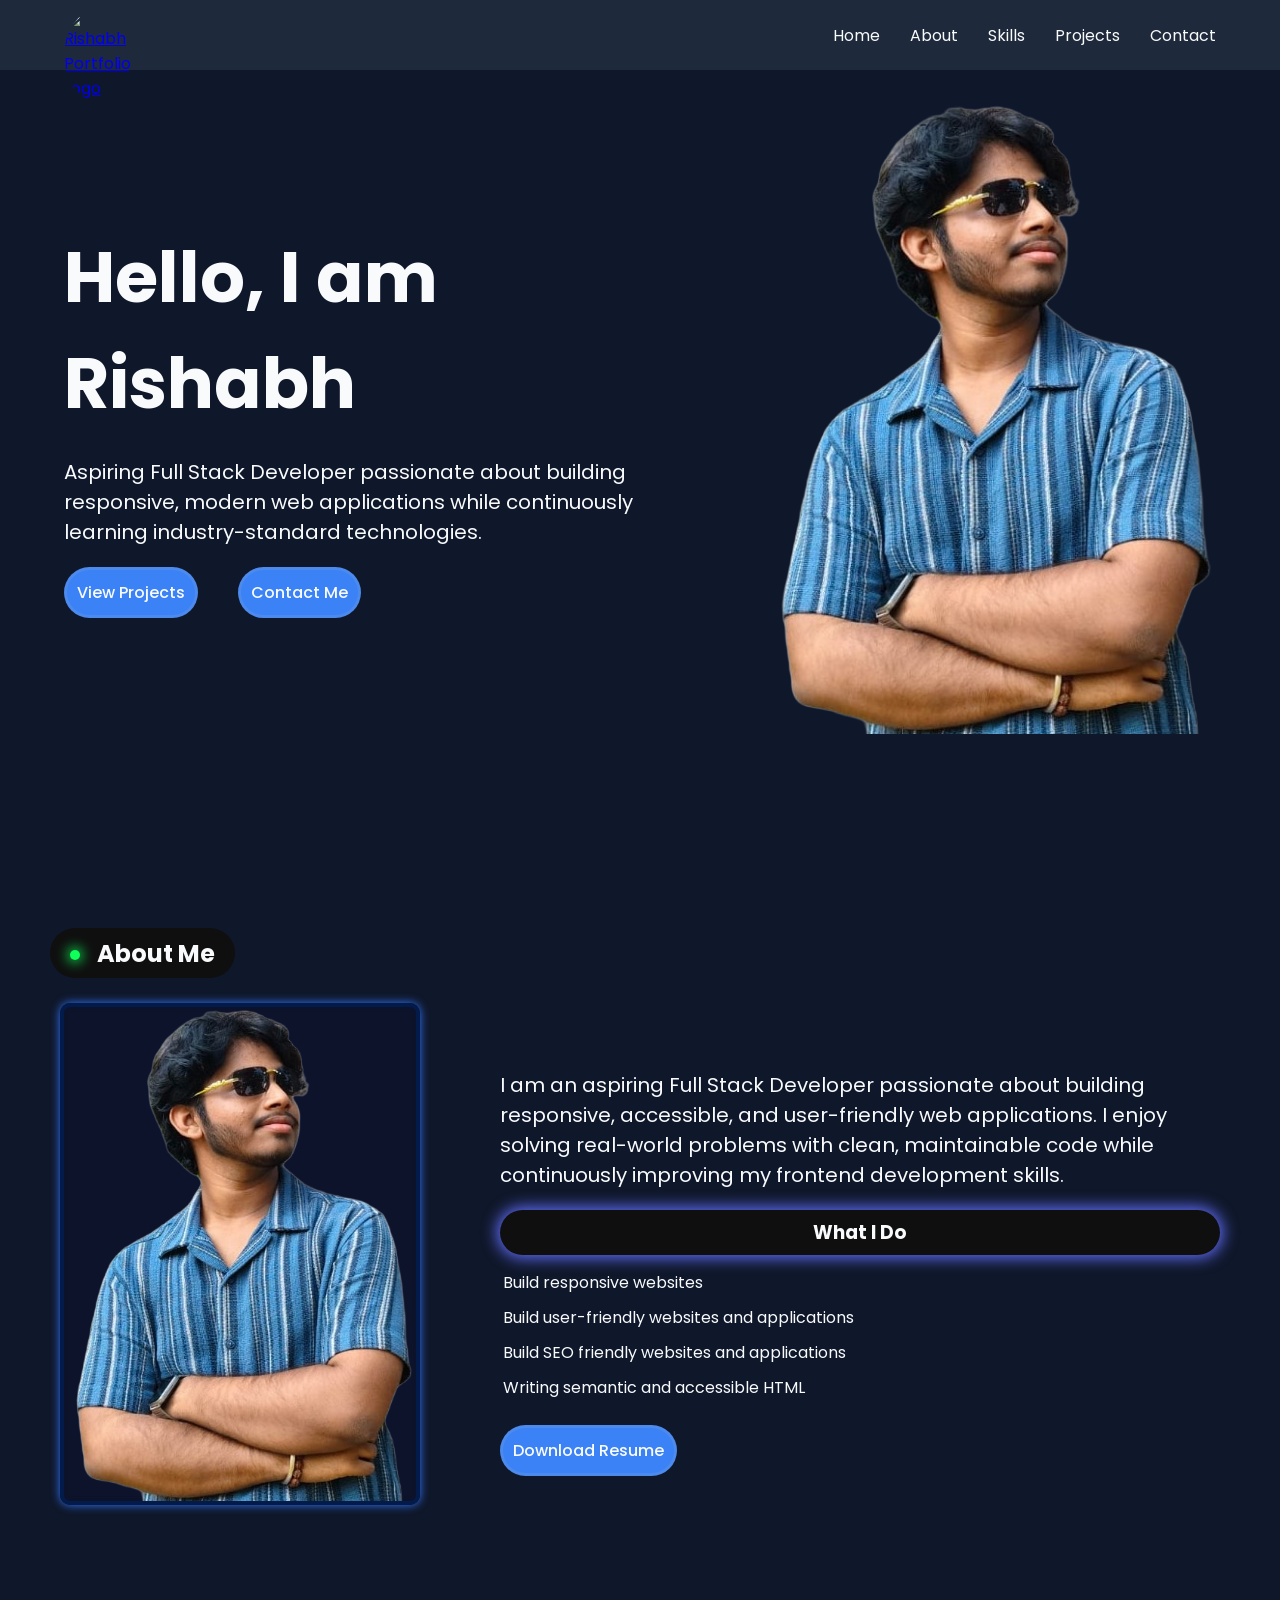
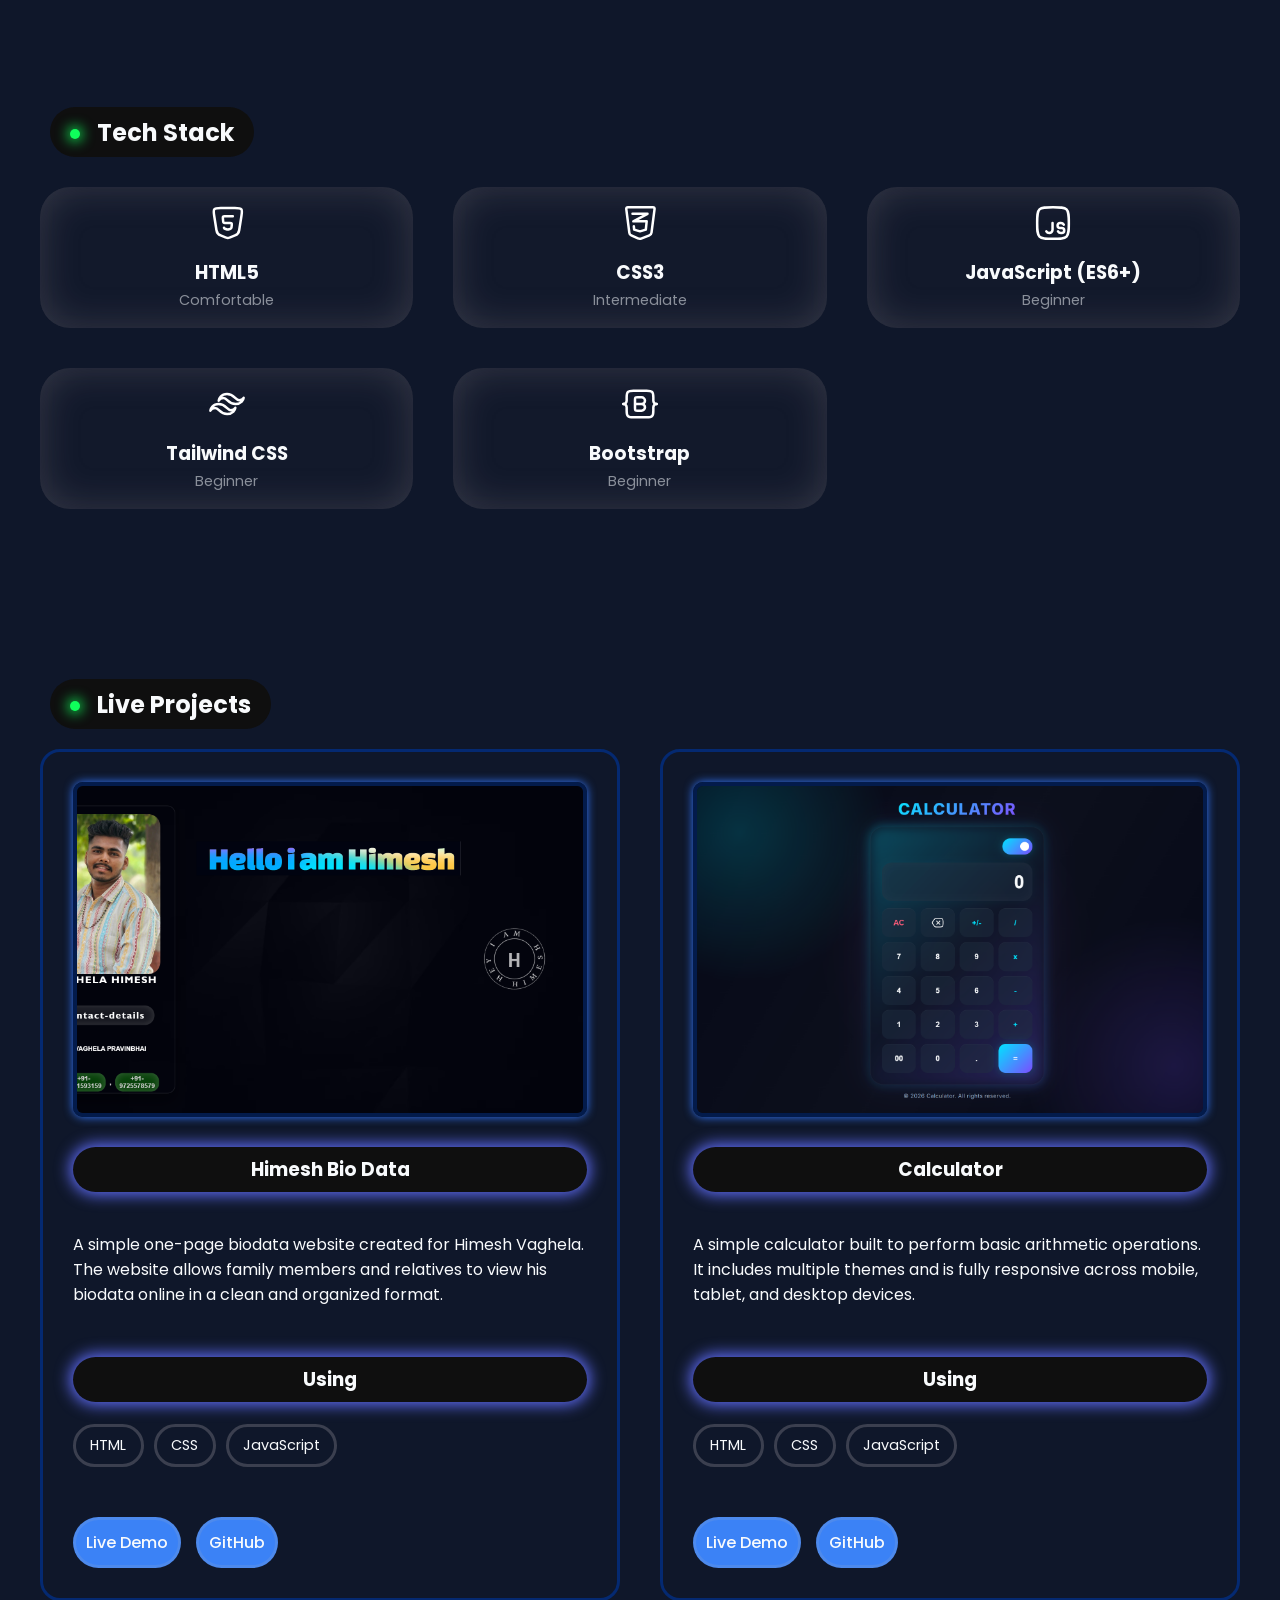
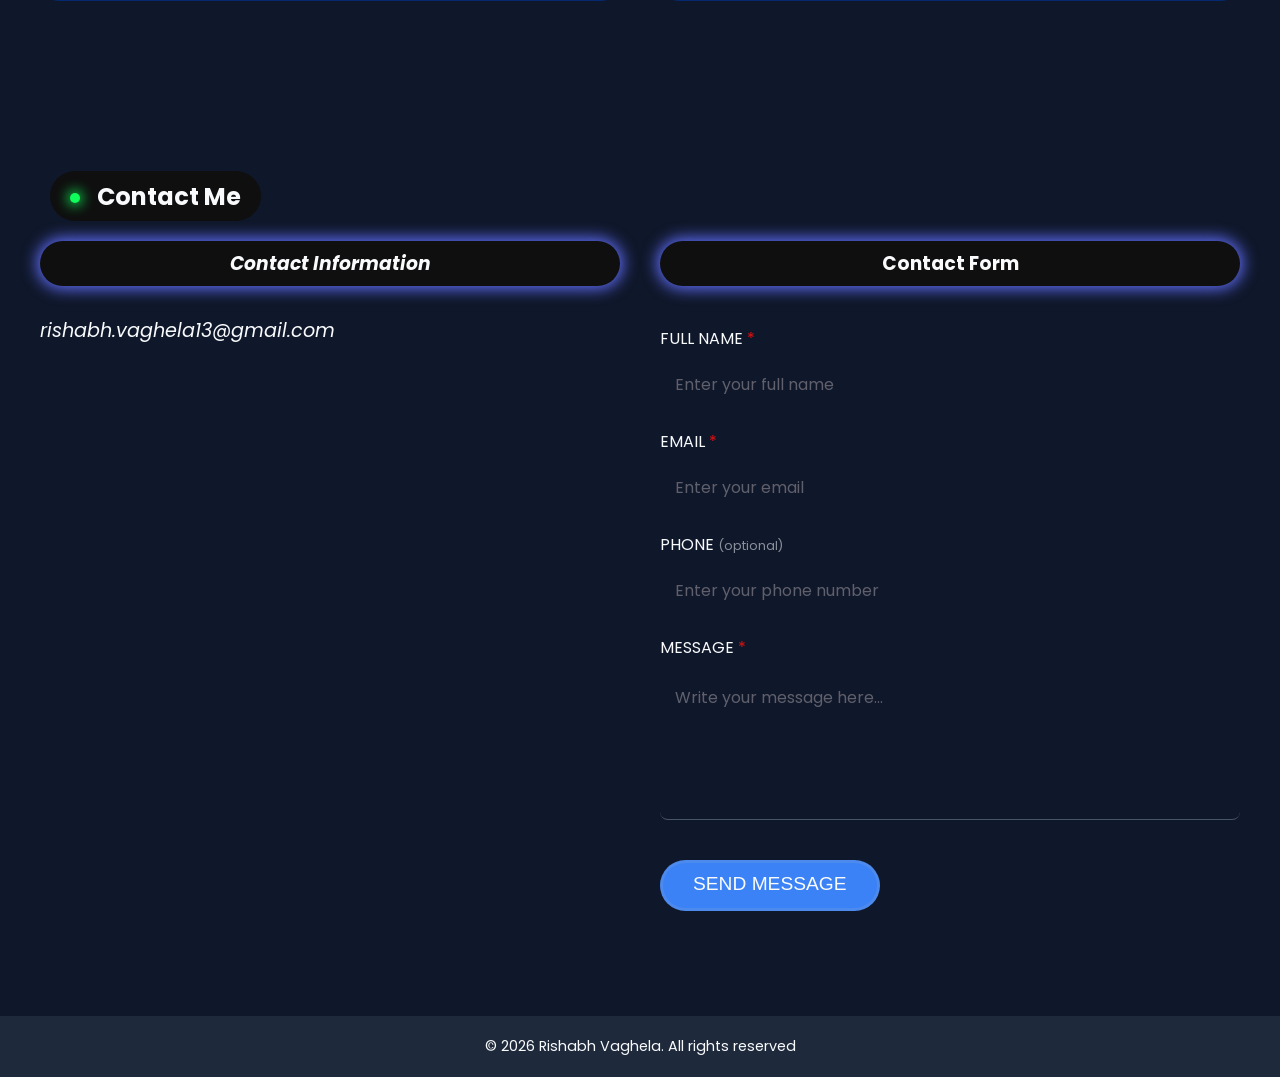
==== commit ead775b5: "Adding Responsiveness on hero and about section" ====
--- a/index.html
+++ b/index.html
@@ -59,7 +59,7 @@
                     <img src="assets/images/Profile-image.jpeg" alt="Portrait of Rishabh Vaghela">
                 </figure>
 
-                <div class="about-content">
+                <div class="about-content content-padding">
                     <p>I am an aspiring Full Stack Developer passionate about building responsive, accessible, and
                         user-friendly web applications. I enjoy solving real-world problems with clean, maintainable
                         code while continuously improving my frontend development skills.
@@ -80,7 +80,7 @@
 
         <section id="skills" class="section-padding">
             <h2 class="section-title">Tech Stack</h2>
-            <div class="skills-container container">
+            <div class="skills-container container content-padding">
                 <article class="skills-card card-hover">
                     <figure>
                         <img class="skills-logo" src="assets/icons/html-5-logo.svg" alt="HTML Logo">
@@ -194,7 +194,7 @@
 
         <section id="contact" class="section-padding">
             <h2 class="section-title">Contact Me</h2>
-            <div class="contact-container container">
+            <div class="contact-container container content-padding">
 
                 <address class="contact-info">
                     <h3 class="sub-heading">Contact Information</h3>
--- a/css/style.css
+++ b/css/style.css
@@ -174,6 +174,7 @@
     position: fixed;
     align-self: center;
     right: 8%;
+    z-index: 1000;
 }
 
 .links-group {
--- a/css/responsive.css
+++ b/css/responsive.css
@@ -1,11 +1,34 @@
 @media (max-width: 768px) {
 
+    .section-padding {
+        padding: 20px;
+    }
+
+    .section-title{
+        height: 40px;
+    }
+
+    .sub-heading{
+        height: 30px;
+    }
+
+    .content-padding{
+        padding-top: 20px;
+    }
+
     /* Nav Bar */
+    nav {
+        position: static;
+        /* top: 0;
+        z-index: 100; */
+    }
+
     .menu-bar {
         display: block;
     }
 
     .links-group {
+        display: none;
         flex-direction: column;
         gap: 25px;
         background-color: transparent;
@@ -26,23 +49,57 @@
         display: inline-block;
     }
 
-    .hero{
-        flex-direction: column;
+    /* Hero/Home section */
+
+    .hero {
+        flex-direction: column-reverse;
+        justify-content: center;
+        align-items: center;
+        overflow: scroll;
     }
 
-    .hero-image{
+    .hero-image {
         flex: 1;
+        width: auto;
+        margin-bottom: 20px;
     }
 
-    .hero-content{
+    .hero-image img {
+        border: var(--image-border);
+        width: 100%;
+        height: 100%;
+        border-radius: 10px;
+        box-shadow: var(--image-shadow);
+        background-color: #0a03372c;
+        backdrop-filter: blur(5px);
+    }
+
+    .hero-content {
         flex: 2;
     }
 
-    .hero h1{
-        font-size: 50px;
+    .hero-buttons {
+        gap: 15px;
     }
 
-    /* .hero p{
-        font-size: 20px;
-    } */
+    .hero h1 {
+        font-size: 30px;
+    }
+
+    .hero p {
+        font-size: 15px;
+    }
+
+    /* About section */
+
+    .about-image {
+        display: none;
+    }
+
+    .about-content p, .about-work li{
+        width: 285px;
+        font-size: 15px;
+        font-weight: 300;
+    }
+
 }
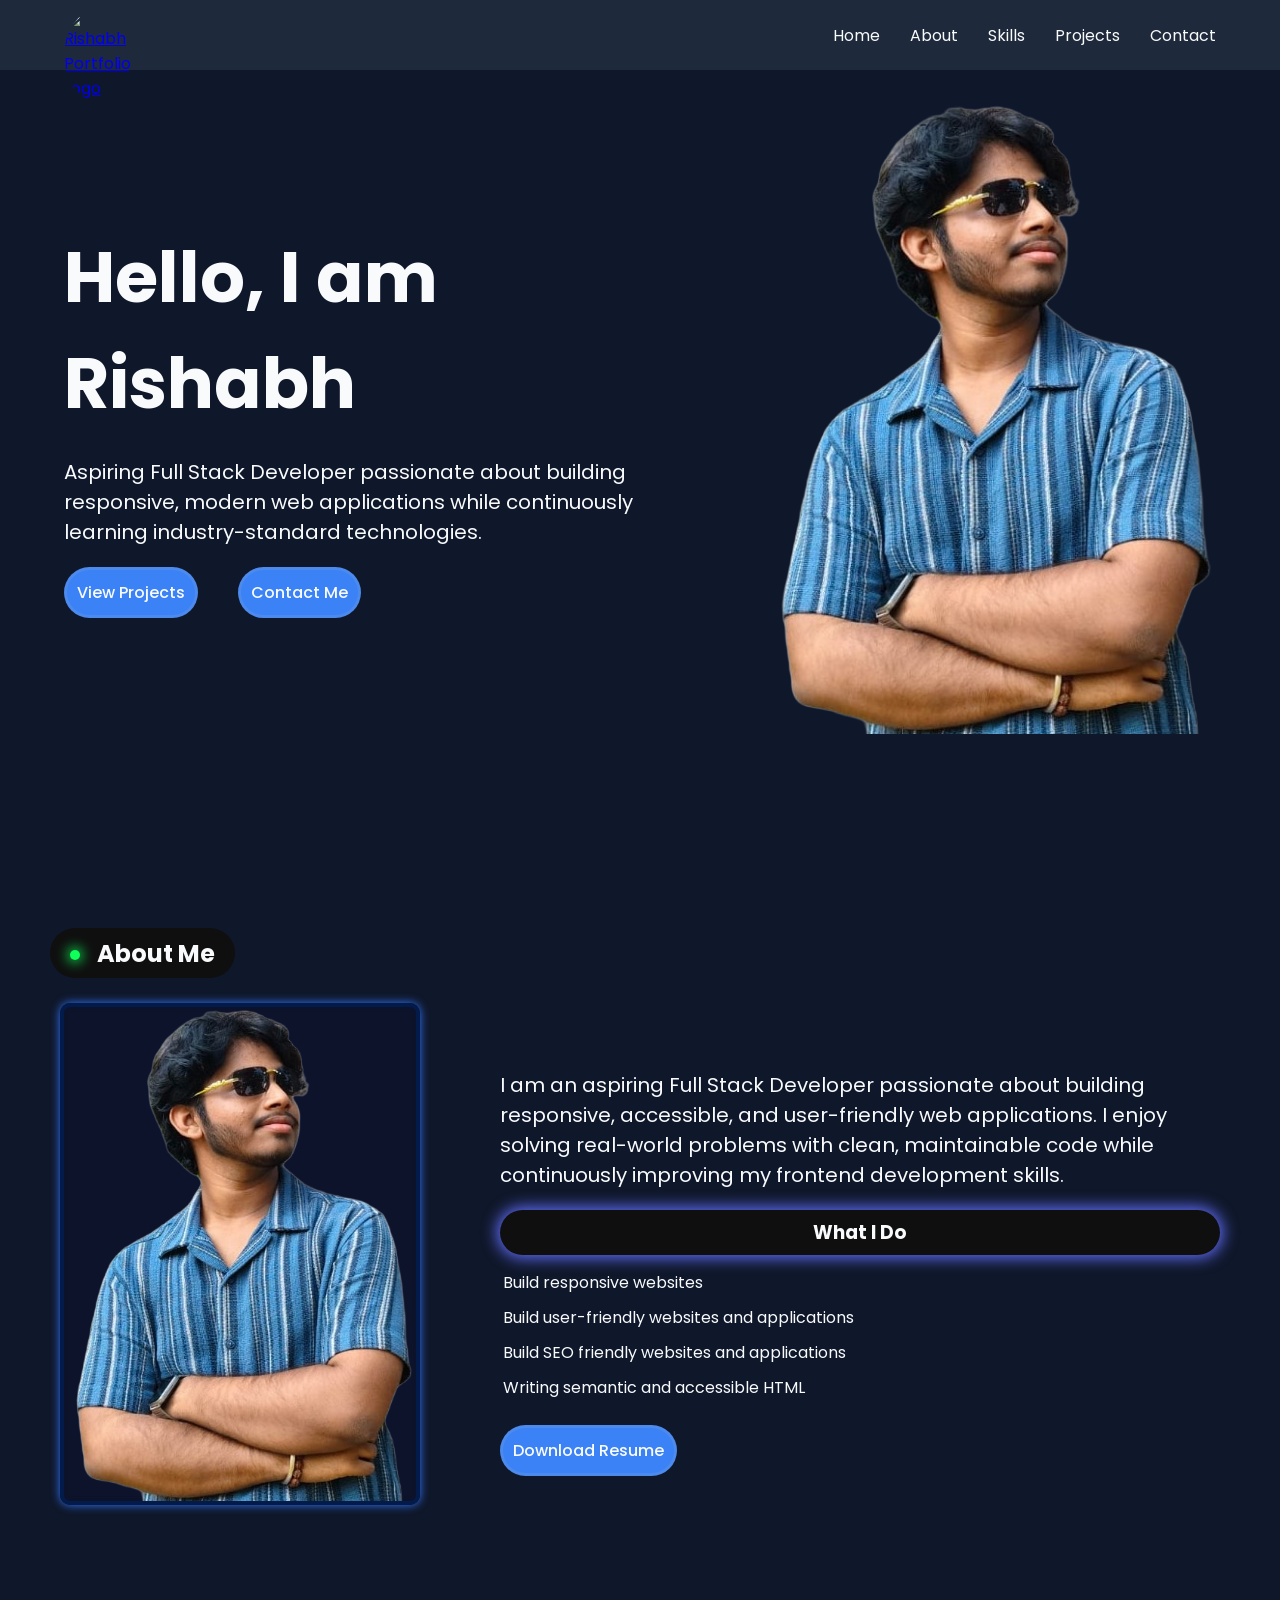
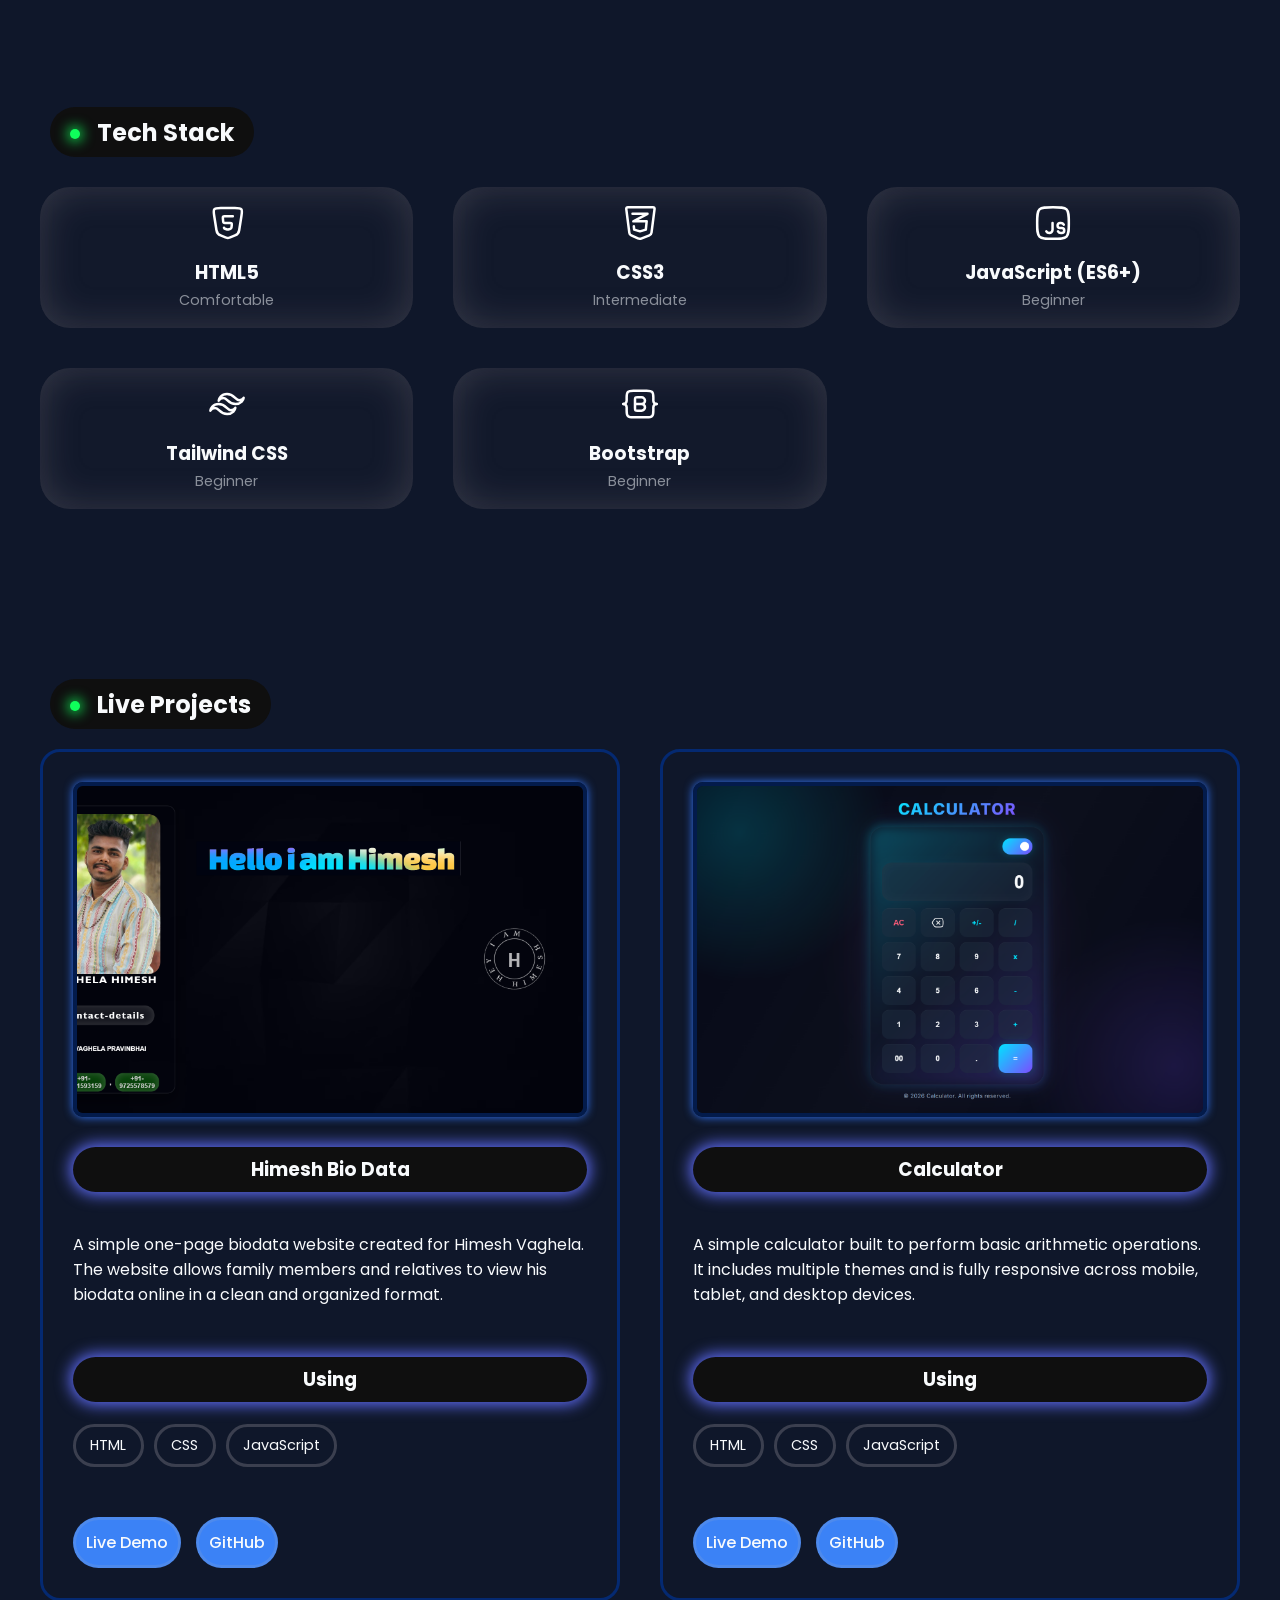
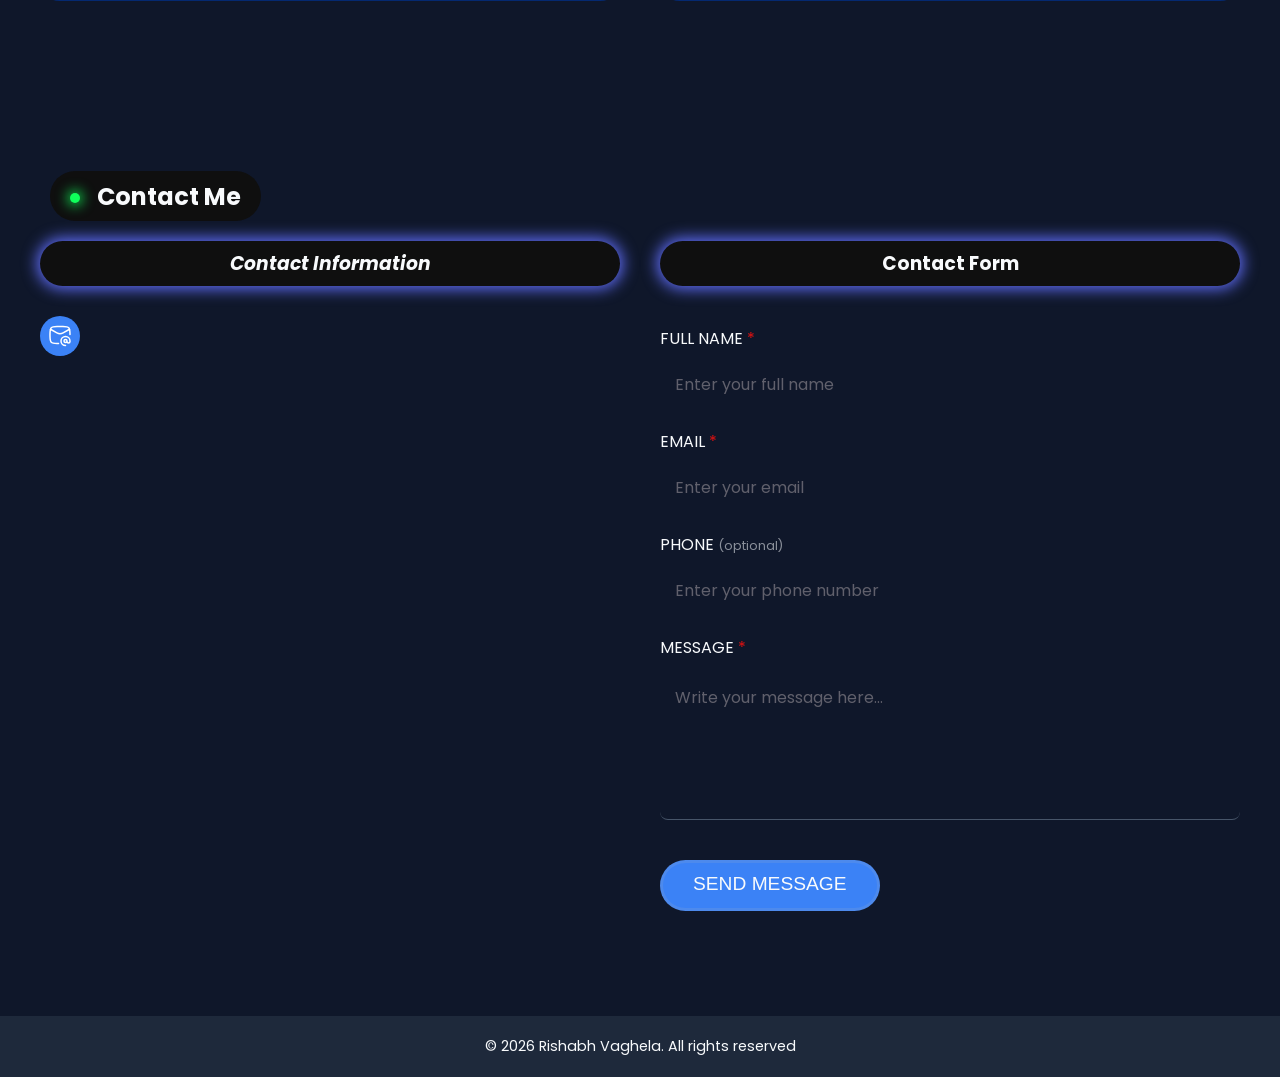
==== commit f36c38fa: "Finalize Mobile friendly responsiveness" ====
--- a/index.html
+++ b/index.html
@@ -21,9 +21,9 @@
                 <img src="./assets/images/logo/logo.png" alt="Rishabh Portfolio Logo">
             </a>
 
-            <figure class="hamburger-menu" aria-label="Menu" role="button" tabindex="0">
+            <aside class="hamburger-menu" aria-label="Menu" role="button" tabindex="0">
                 <img src="assets/icons/menu-bar.svg" alt="Menu Bar Icon" class="menu-bar">
-            </figure>
+            </aside>
             
             <ul class="links-group">
                 <li class="list"><a class="links" href="#home">Home</a></li>
@@ -141,14 +141,14 @@
                         Himesh Bio Data
                     </h3>
 
-                    <p class="project-description">
+                    <p class="project-description project-content">
                         A simple one-page biodata website created for Himesh Vaghela. The website allows family members
                         and
                         relatives to view his biodata online in a clean and organized format.</p>
 
                     <section class="stack">
                         <h3 class="sub-heading">Using</h3>
-                        <ul class="project-tech-stack list">
+                        <ul class="project-tech-stack">
                             <li>HTML</li>
                             <li>CSS</li>
                             <li>JavaScript</li>
@@ -175,7 +175,7 @@
                         fully responsive across mobile, tablet, and desktop devices.</p>
                     <section class="stack">
                         <h3 class="sub-heading">Using</h3>
-                        <ul class="project-tech-stack list">
+                        <ul class="project-tech-stack">
                             <li>HTML</li>
                             <li>CSS</li>
                             <li>JavaScript</li>
@@ -198,11 +198,13 @@
 
                 <address class="contact-info">
                     <h3 class="sub-heading">Contact Information</h3>
-                    <a href="mailto: rishabh.vaghela13@gmail.com">rishabh.vaghela13@gmail.com</a>
+                    <a href="mailto: rishabh.vaghela13@gmail.com">
+                        <img class="mail" src="assets/icons/Mail.svg" alt="">
+                    </a>
                 </address>
                 <div class="contact-form">
                     <h3 class="sub-heading">Contact Form</h3>
-                    <form action="">
+                    <form action="" class="contact-inputs">
                         <div class="input-container">
                             <div class="inputgroup">
                                 <label for="full-name">
--- a/css/style.css
+++ b/css/style.css
@@ -65,12 +65,6 @@
     --radius-small: 8px;
     --radius-medium: 12px;
     --radius-large: 20px;
-
-    /* Transition */
-
-    --transition-fast: 0.3s ease-in-out;
-    --transition-medium: 0.7s cubic-bezier(0.64, 0.02, 0.39, 0.98);
-    --transition-slow: 1s ease-in-out;
 
     /* image attribute */
 
@@ -454,10 +448,29 @@
     gap: 20px
 }
 
-.contact-info a {
-    color: var(--primary-text);
-    text-decoration: none;
-    font-size: 1.2rem;
+.contact-info a{
+    width: 40px;
+    height: 40px;
+    background-color: var(--primary-color);
+    border-radius: 50%;
+    transition: transform 0.3s ease-in, box-shadow 0.3s ease-in;
+}
+
+.contact-info a:hover{
+    transform: scale(130%);
+    box-shadow: 0 0 10px var(--primary-color);
+}
+
+.contact-info a:active{
+    box-shadow:0 0 20px #0f0f0f inset;
+}
+
+.mail{
+    filter: invert(1);
+    width: 100%;
+    height: 100%;
+    object-fit:scale-down;
+    /* background-color: rgb(223, 211, 36); */
 }
 
 .contact-form {
--- a/css/responsive.css
+++ b/css/responsive.css
@@ -4,15 +4,15 @@
         padding: 20px;
     }
 
-    .section-title{
+    .section-title {
         height: 40px;
     }
 
-    .sub-heading{
+    .sub-heading {
         height: 30px;
     }
 
-    .content-padding{
+    .content-padding {
         padding-top: 20px;
     }
 
@@ -96,10 +96,52 @@
         display: none;
     }
 
-    .about-content p, .about-work li{
+    .about-content p,
+    .about-work li {
         width: 285px;
         font-size: 15px;
         font-weight: 300;
     }
 
+    /* projects */
+
+    .project-card {
+        max-height: 320px;
+        gap: 20px;
+        overflow-y: scroll;
+    }
+
+    .project-image {
+        height: auto;
+    }
+
+    .project-image img {
+        width: 100%;
+        height: 100%;
+    }
+
+
+    .project-content {
+        font-size: 14px;
+    }
+
+    .project-tech-stack {
+        justify-content: center;
+        gap: 8px;
+    }
+
+    /* Contact section */
+
+    .contact-info a{
+        margin-left: 20px;
+    }
+
+    .contact-inputs{
+        display: flex;
+        flex-direction: column;
+    }
+
+    .submit-btn{
+        align-self: center;
+    }
 }
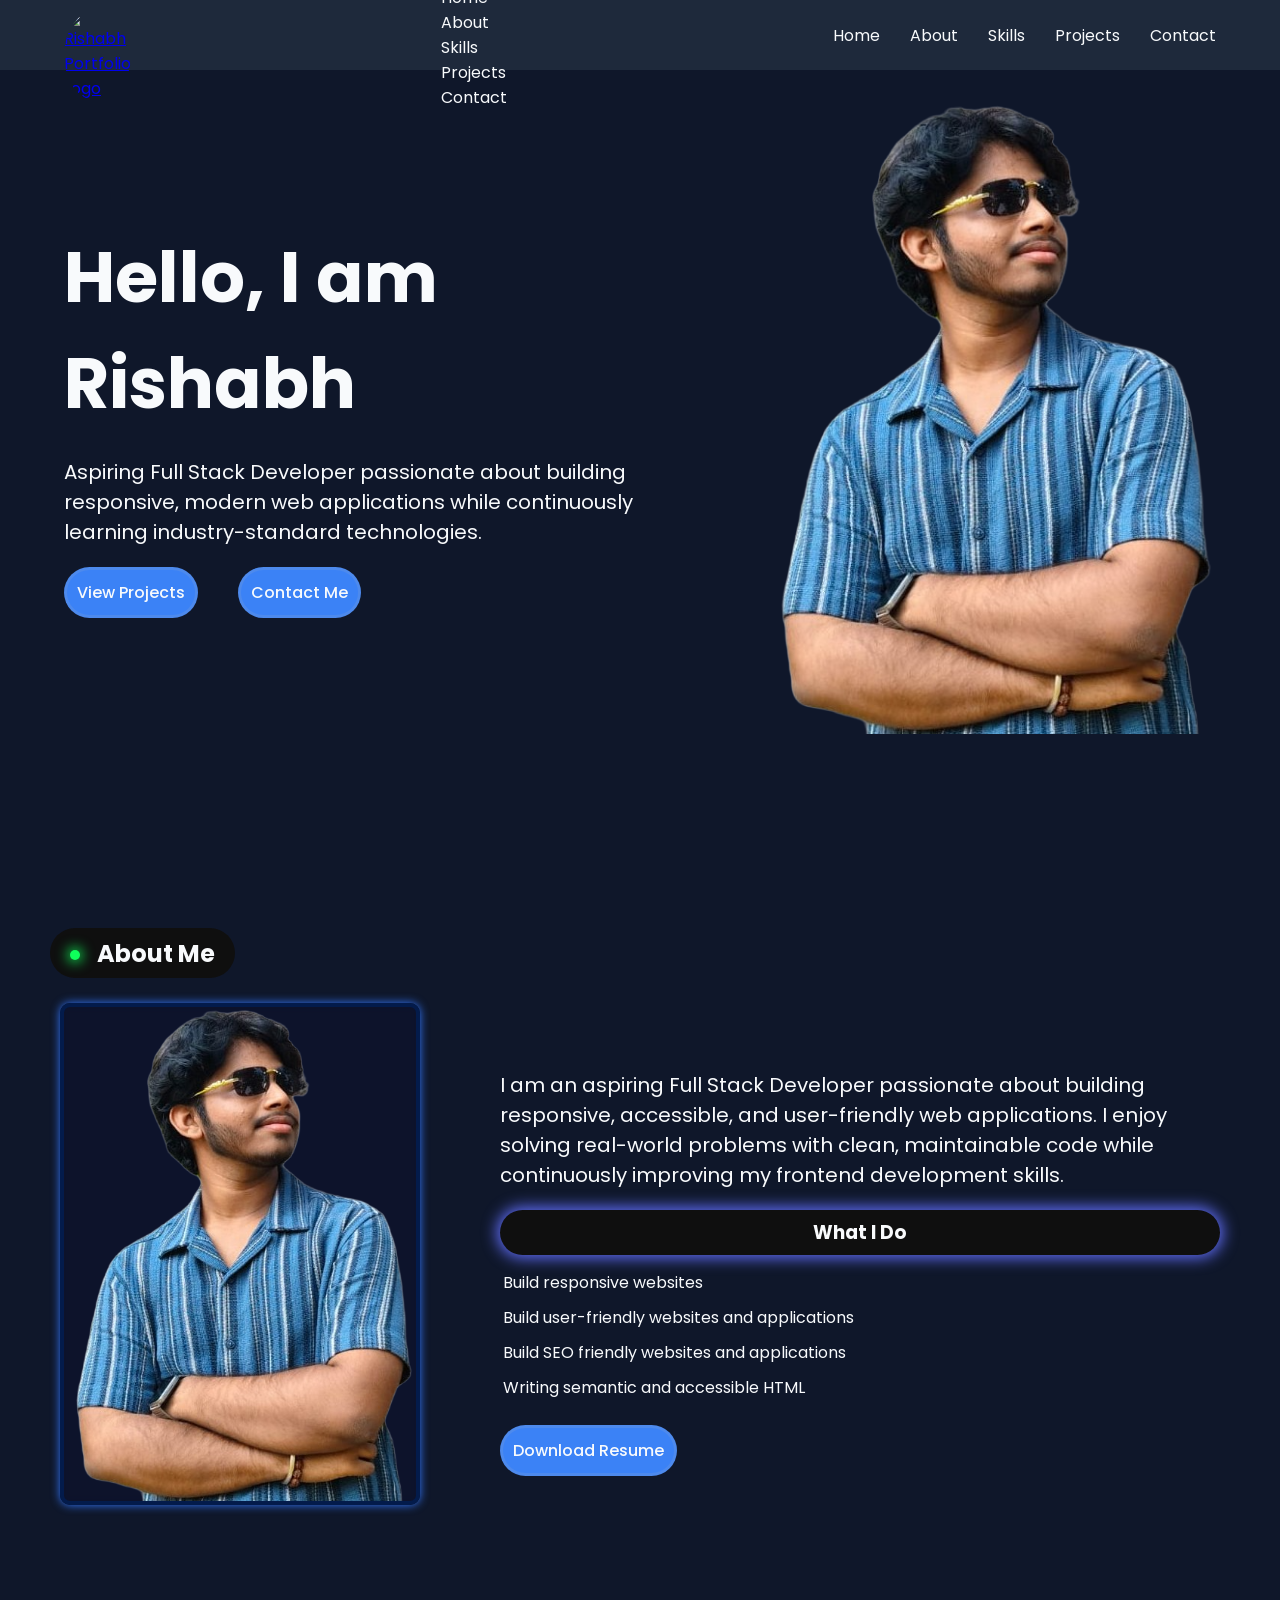
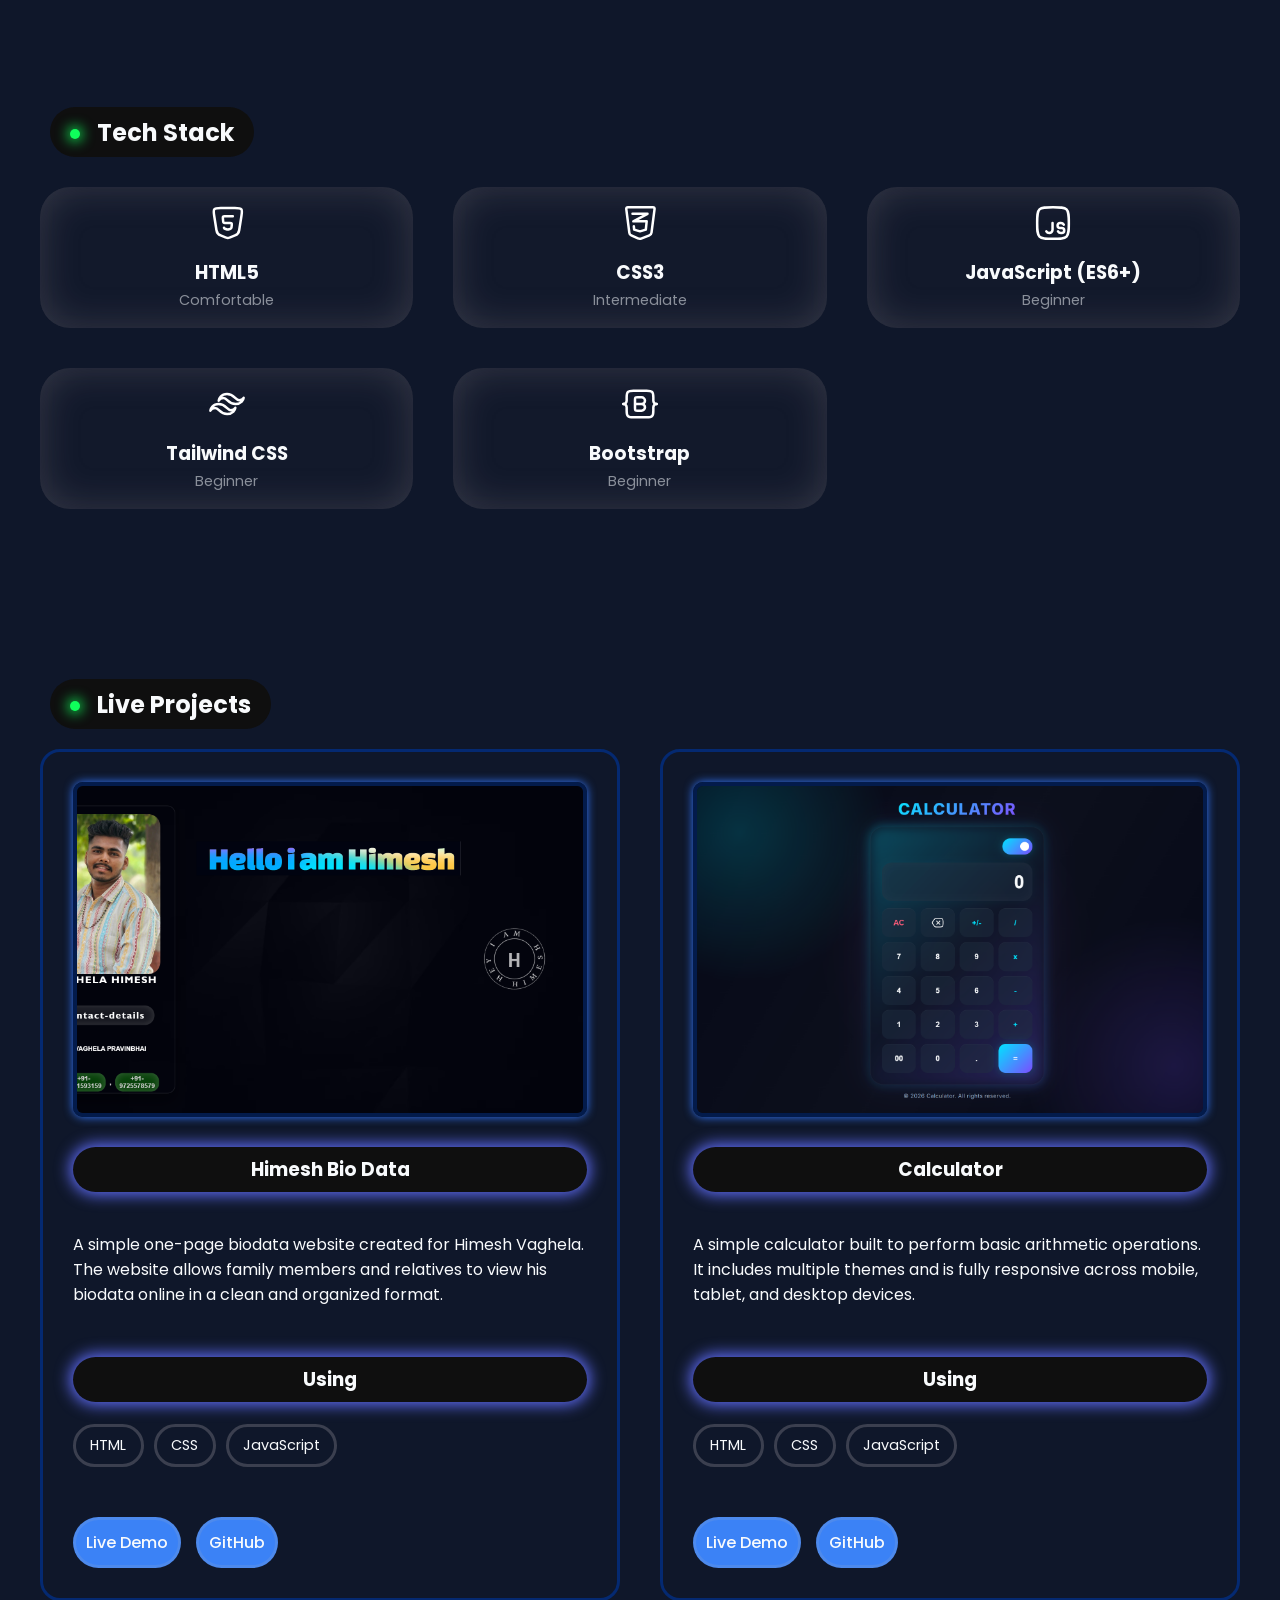
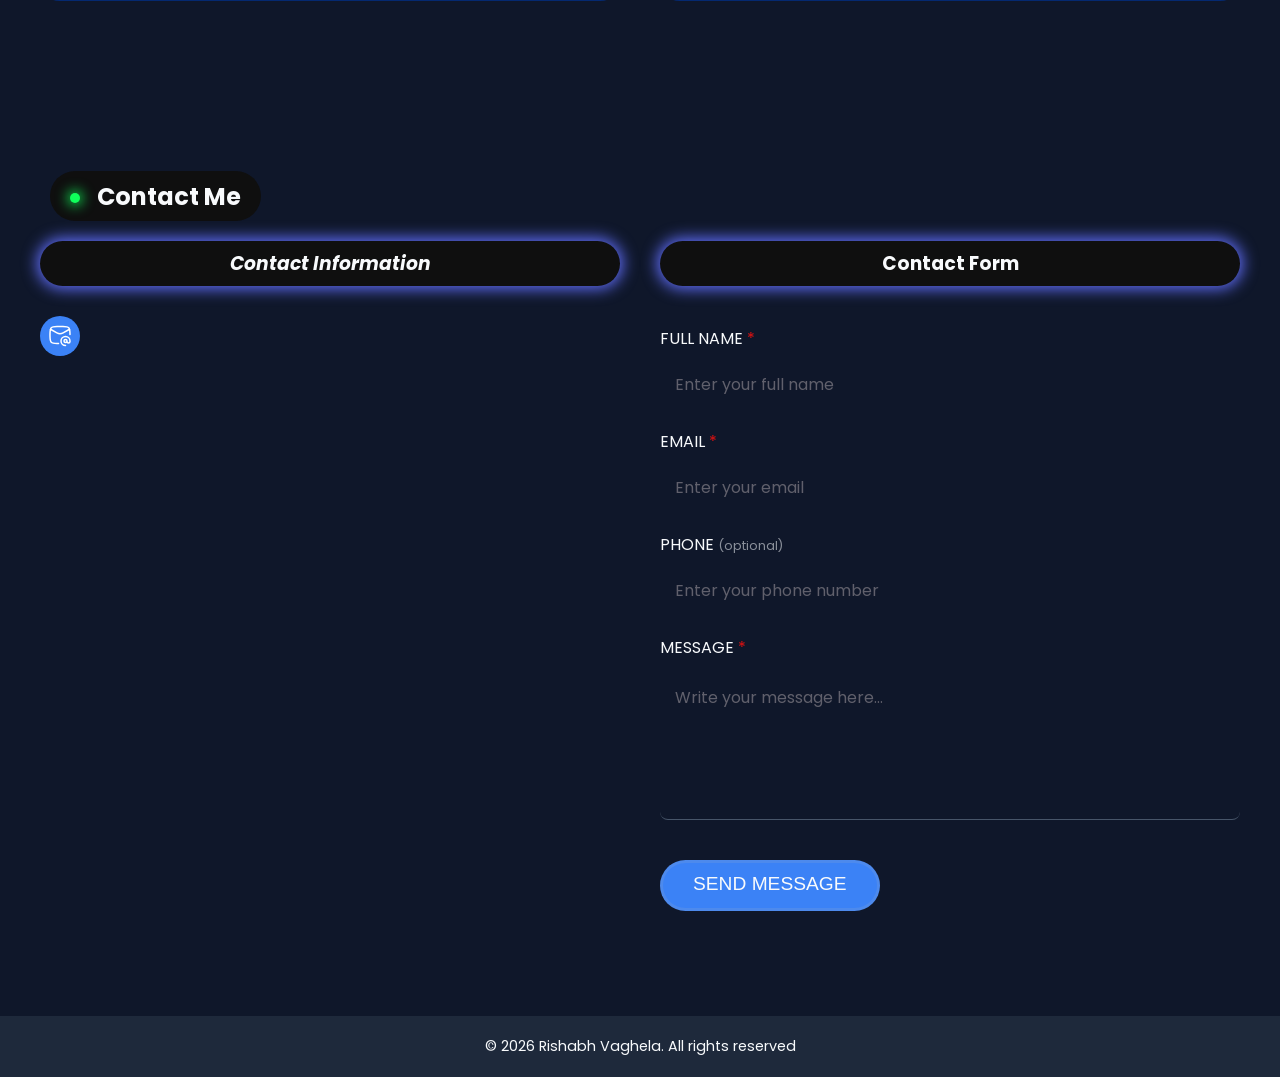
==== commit ea9ce6b7: "Upgradding responsiveness with clean structure" ====
--- a/index.html
+++ b/index.html
@@ -20,12 +20,23 @@
             <a href="#" class="logo">
                 <img src="./assets/images/logo/logo.png" alt="Rishabh Portfolio Logo">
             </a>
-
-            <aside class="hamburger-menu" aria-label="Menu" role="button" tabindex="0">
+            <div class="hamburger-menu" aria-label="Menu" role="button" tabindex="0">
                 <img src="assets/icons/menu-bar.svg" alt="Menu Bar Icon" class="menu-bar">
+            </div>
+            <aside>
+                <img src="" alt="Cancel button for side-bar">
+                <ul>
+                    <li class="list"><a class="links" href="#home">Home</a></li>
+                    <li class="list"><a class="links" href="#about">About</a></li>
+                    <li class="list"><a class="links" href="#skills">Skills</a></li>
+                    <li class="list"><a class="links" href="#projects">Projects</a></li>
+                    <li class="list"><a class="links" href="#contact">Contact</a></li>
+                </ul>
+
             </aside>
-            
-            <ul class="links-group">
+
+
+            <ul class=" links-group">
                 <li class="list"><a class="links" href="#home">Home</a></li>
                 <li class="list"><a class="links" href="#about">About</a></li>
                 <li class="list"><a class="links" href="#skills">Skills</a></li>
@@ -219,7 +230,8 @@
                                     Email
                                     <span class="required">*</span>
                                 </label>
-                                <input id="email" type="email" name="email" placeholder="Enter your email" required autocomplete="email">
+                                <input id="email" type="email" name="email" placeholder="Enter your email" required
+                                    autocomplete="email">
                             </div>
                             <div class="inputgroup">
                                 <label for="phone-number">
@@ -234,8 +246,8 @@
                                     Message
                                     <span class="required">*</span>
                                 </label>
-                                <textarea name="message" id="message"
-                                    placeholder="Write your message here..." required></textarea>
+                                <textarea name="message" id="message" placeholder="Write your message here..."
+                                    required></textarea>
                             </div>
                         </div>
 
--- a/css/responsive.css
+++ b/css/responsive.css
@@ -1,4 +1,4 @@
-@media (max-width: 768px) {
+@media (max-width: 700px) {
 
     .section-padding {
         padding: 20px;
@@ -23,13 +23,33 @@
         z-index: 100; */
     }
 
+    .hamburger-menu img{
+        position: fixed;
+        right: 20;
+    }
+
     .menu-bar {
         display: block;
     }
 
+    aside ul {
+        max-height: 100%;
+        display: flex;
+        flex-direction: column;
+        gap: 25px;
+        background-color: transparent;
+        backdrop-filter: blur(5px);
+        border: 3px solid var(--surface-color);
+        border-radius: 5px;
+        width: max-content;
+        align-items: center;
+        padding: 10px 0;
+        transform: translateY(25vh);
+    }
+
     .links-group {
         display: none;
-        flex-direction: column;
+        /* flex-direction: column;
         gap: 25px;
         background-color: transparent;
         backdrop-filter: blur(5px);
@@ -38,7 +58,7 @@
         width: 40%;
         align-items: center;
         padding: 10px 0;
-        transform: translateX(50vw) translateY(21vh);
+        transform: translateX(50vw) translateY(21vh); */
     }
 
     .links-group.active {
@@ -60,7 +80,9 @@
 
     .hero-image {
         flex: 1;
-        width: auto;
+        /* width: auto; */
+        width: 60%;
+        max-width: 280px;
         margin-bottom: 20px;
     }
 
@@ -72,10 +94,6 @@
         box-shadow: var(--image-shadow);
         background-color: #0a03372c;
         backdrop-filter: blur(5px);
-    }
-
-    .hero-content {
-        flex: 2;
     }
 
     .hero-buttons {
@@ -98,7 +116,7 @@
 
     .about-content p,
     .about-work li {
-        width: 285px;
+        width: 100%;
         font-size: 15px;
         font-weight: 300;
     }
@@ -106,9 +124,9 @@
     /* projects */
 
     .project-card {
-        max-height: 320px;
+        /* max-height: 320px; */
         gap: 20px;
-        overflow-y: scroll;
+        /* overflow-y: scroll; */
     }
 
     .project-image {
@@ -132,16 +150,16 @@
 
     /* Contact section */
 
-    .contact-info a{
+    .contact-info a {
         margin-left: 20px;
     }
 
-    .contact-inputs{
+    .contact-inputs {
         display: flex;
         flex-direction: column;
     }
 
-    .submit-btn{
+    .submit-btn {
         align-self: center;
     }
 }
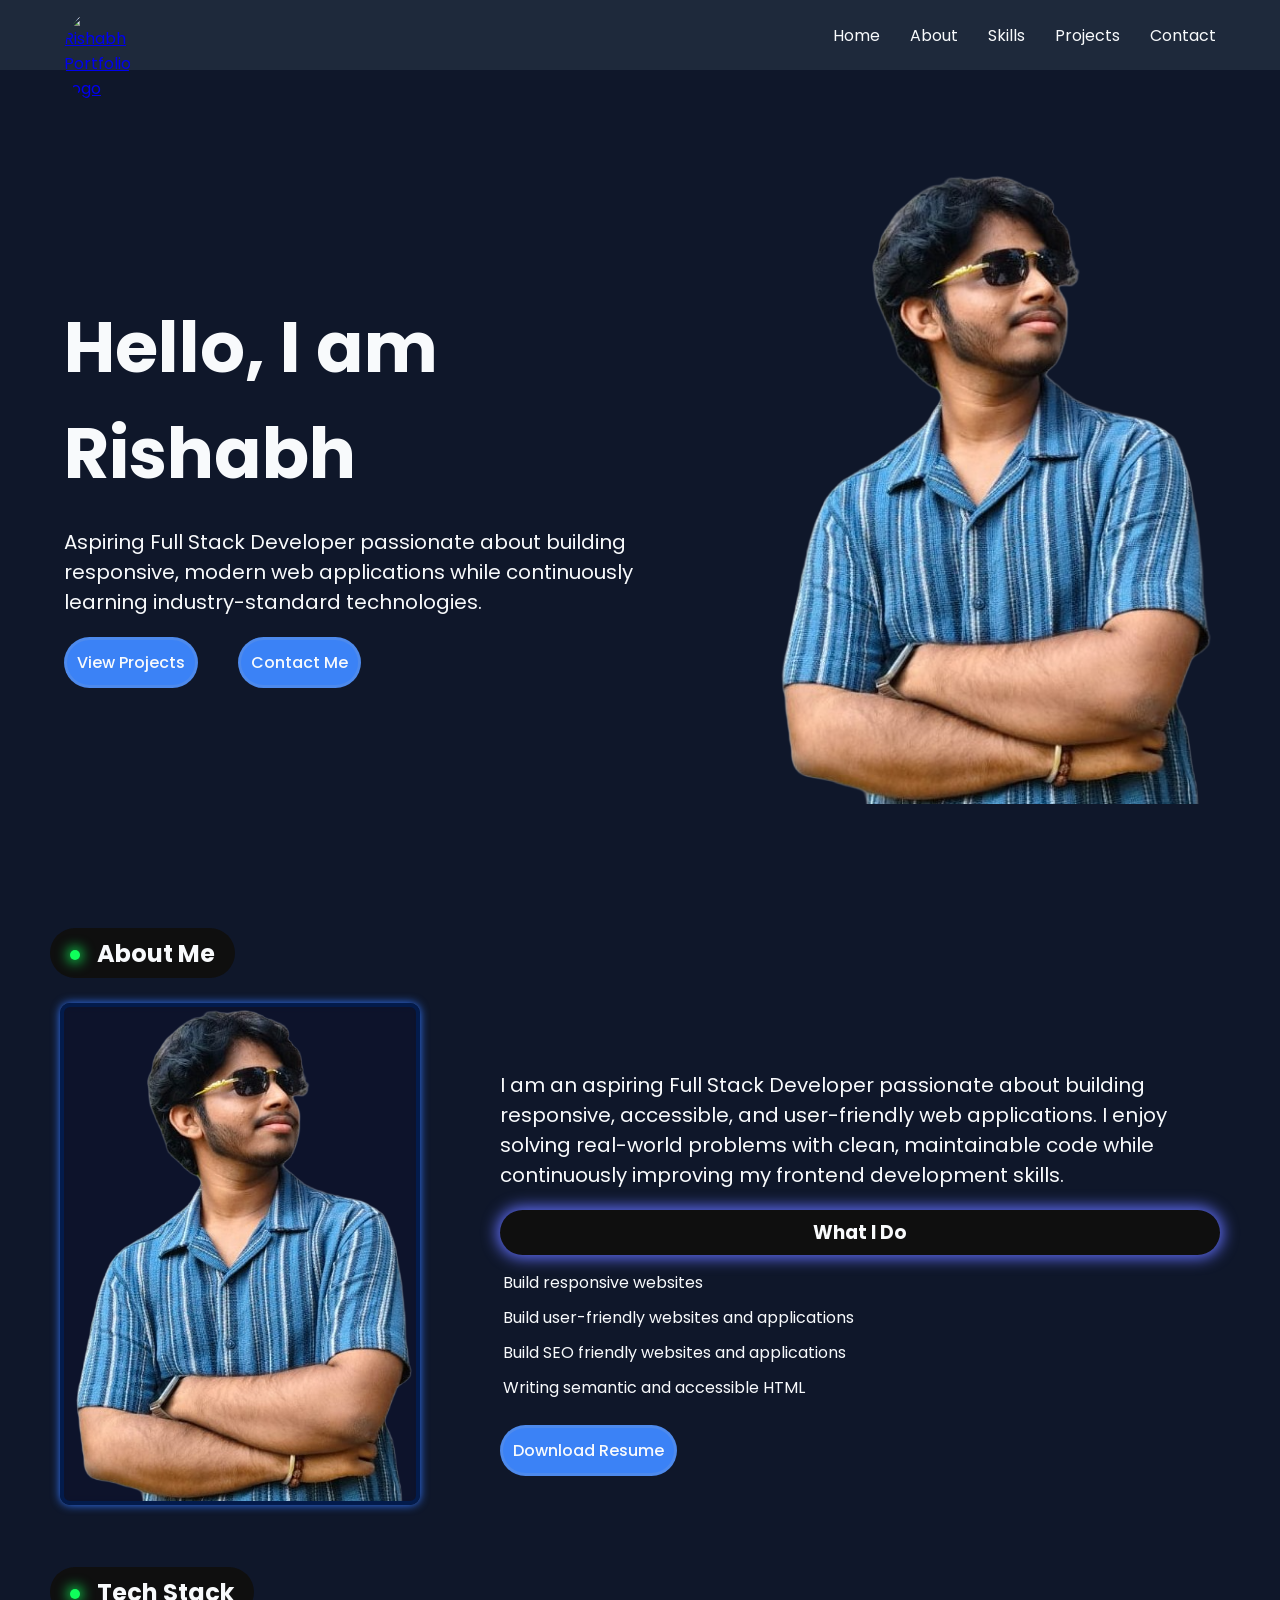
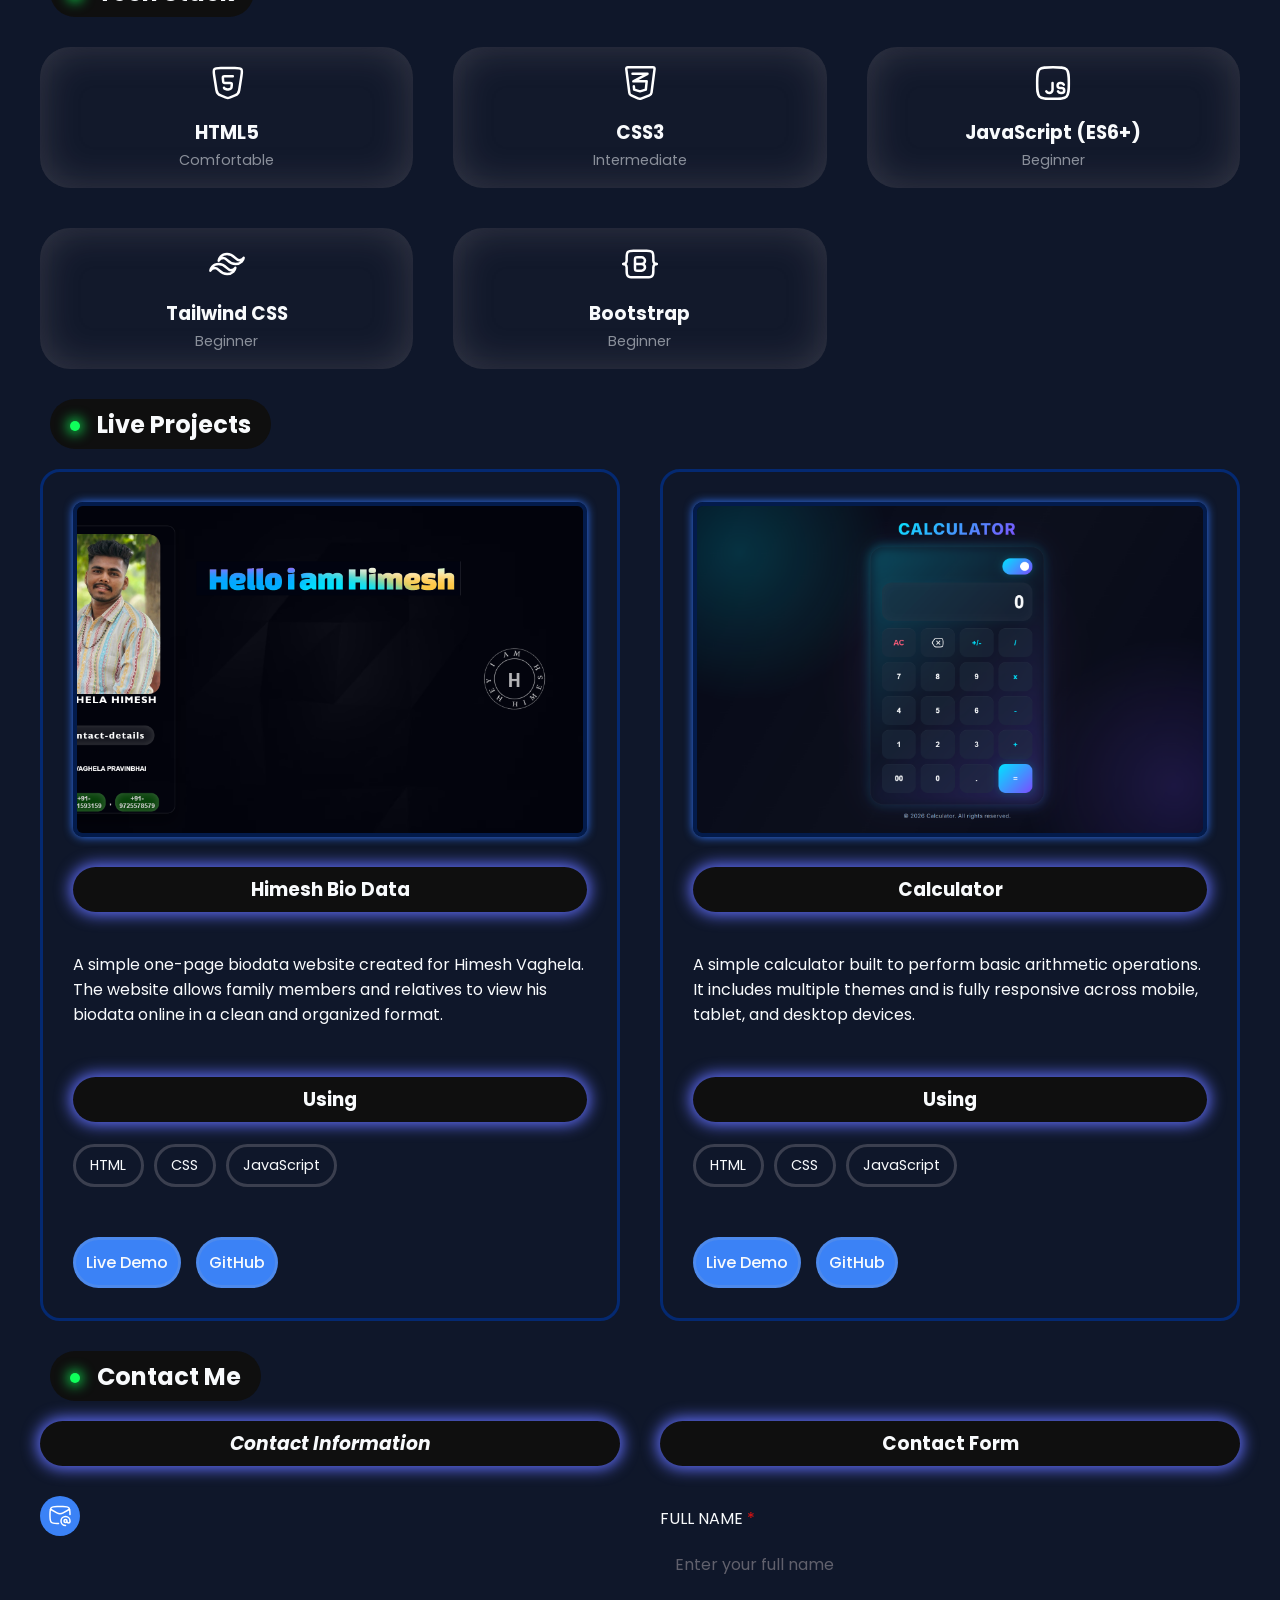
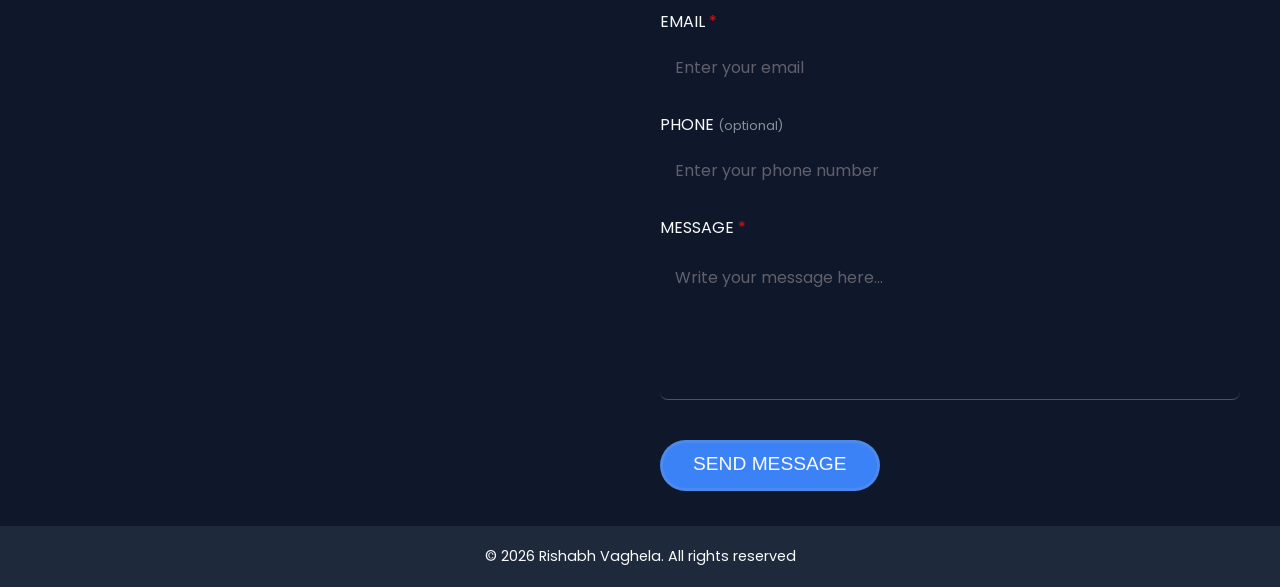
==== commit e71a5b72: "Finilize Mobile-friendly-responsiveness with clean structure and side-bar" ====
--- a/index.html
+++ b/index.html
@@ -16,26 +16,24 @@
 
 <body>
     <header>
+
+        <aside class="side-menu">
+            <div id="side-toggle" class="side-menu-activator" onclick="toggle_menu()">
+                <img id="side-menu-opener" src="./assets/images/logo/logo.png" alt="Rishabh Portfolio Logo for side-menu-opener">
+            </div>
+            <ul class="side-menu-links">
+                <li class="list"><a class="links" href="#home">Home</a></li>
+                <li class="list"><a class="links" href="#about">About</a></li>
+                <li class="list"><a class="links" href="#skills">Skills</a></li>
+                <li class="list"><a class="links" href="#projects">Projects</a></li>
+                <li class="list"><a class="links" href="#contact">Contact</a></li>
+            </ul>
+        </aside>
+
         <nav aria-label="Main Navigation">
             <a href="#" class="logo">
                 <img src="./assets/images/logo/logo.png" alt="Rishabh Portfolio Logo">
             </a>
-            <div class="hamburger-menu" aria-label="Menu" role="button" tabindex="0">
-                <img src="assets/icons/menu-bar.svg" alt="Menu Bar Icon" class="menu-bar">
-            </div>
-            <aside>
-                <img src="" alt="Cancel button for side-bar">
-                <ul>
-                    <li class="list"><a class="links" href="#home">Home</a></li>
-                    <li class="list"><a class="links" href="#about">About</a></li>
-                    <li class="list"><a class="links" href="#skills">Skills</a></li>
-                    <li class="list"><a class="links" href="#projects">Projects</a></li>
-                    <li class="list"><a class="links" href="#contact">Contact</a></li>
-                </ul>
-
-            </aside>
-
-
             <ul class=" links-group">
                 <li class="list"><a class="links" href="#home">Home</a></li>
                 <li class="list"><a class="links" href="#about">About</a></li>
--- a/css/style.css
+++ b/css/style.css
@@ -40,8 +40,8 @@
 
     /* Spacing */
 
-    --section-padding-x: 70px;
-    --section-padding-y: 85px;
+    --section-padding-x: 15px;
+    --section-padding-y: 15px;
     --container-max-width: 1200px;
 
     /* All Section heading after property*/
@@ -72,8 +72,10 @@
     --image-shadow: 0 0 10px #3277ff;
 
     /* nav section*/
-
     --nav-height: 70px;
+
+    /* smooth transition */
+    --smooth-transition : cubic-bezier(0.24, 0, 1, 0.87);
 }
 
 .btn {
@@ -136,6 +138,7 @@
 
 html {
     scroll-behavior: smooth;
+    scroll-padding-top: 80px;
 }
 
 body {
@@ -149,6 +152,11 @@
 }
 
 /* Navigation bar */
+
+.side-menu {
+    display: none;
+}
+
 nav {
     background-color: var(--surface-color);
     display: flex;
@@ -156,10 +164,10 @@
     padding: 0 5%;
     height: var(--nav-height);
     align-items: center;
-    position: fixed;
+    /* position: fixed; */
     top: 0;
     width: 100%;
-    z-index: 1000;
+    /* z-index: 1000; */
 }
 
 .menu-bar {
@@ -261,7 +269,7 @@
     gap: 40px;
 }
 
-.hero-image {
+.hero-image{
     /* background-color: red; */
     width: 450px;
     height: auto;
@@ -448,7 +456,7 @@
     gap: 20px
 }
 
-.contact-info a{
+.contact-info a {
     width: 40px;
     height: 40px;
     background-color: var(--primary-color);
@@ -456,20 +464,20 @@
     transition: transform 0.3s ease-in, box-shadow 0.3s ease-in;
 }
 
-.contact-info a:hover{
+.contact-info a:hover {
     transform: scale(130%);
     box-shadow: 0 0 10px var(--primary-color);
 }
 
-.contact-info a:active{
-    box-shadow:0 0 20px #0f0f0f inset;
-}
-
-.mail{
+.contact-info a:active {
+    box-shadow: 0 0 20px #0f0f0f inset;
+}
+
+.mail {
     filter: invert(1);
     width: 100%;
     height: 100%;
-    object-fit:scale-down;
+    object-fit: scale-down;
     /* background-color: rgb(223, 211, 36); */
 }
 
--- a/css/responsive.css
+++ b/css/responsive.css
@@ -1,8 +1,9 @@
 @media (max-width: 700px) {
 
-    .section-padding {
-        padding: 20px;
+    html {
+        scroll-padding-top: 10px;
     }
+
 
     .section-title {
         height: 40px;
@@ -16,49 +17,64 @@
         padding-top: 20px;
     }
 
+    /* Side-menu */
+
+    .side-menu {
+        display: flex;
+        flex-direction: column;
+        align-items: flex-end;
+    }
+
+    .side-menu-activator {
+        width: 50px;
+        height: 50px;
+        border-radius: 999px;
+        align-self: flex-end;
+        position: fixed;
+        right: 3%;
+        top: 3%;
+        z-index: 1000;
+    }
+
+    .side-menu-activator img {
+        flex-shrink: 0;
+        width: 100%;
+        height: 100%;
+        object-fit: cover;
+        border-radius: 100%;
+        transition: transform 0.5s var(--smooth-transition);
+        transform: rotateY(360deg) rotate(0);
+    }
+
+    .side-menu-activator img.active{
+        transform: rotateY(180deg);
+        box-shadow: 0 0 10px #ff4646;
+    }
+
+    .side-menu-links {
+        background-color: var(--surface-color);
+        width: 200px;
+        height: 100vh;
+        padding-top: 30%;
+        position: fixed;
+        display: flex;
+        flex-direction: column;
+        align-items: center;
+        gap: 30px;
+        z-index: 900;
+        opacity: 0;
+        transform: translateX(200px);
+        transition: transform 0.5s var(--smooth-transition), opacity 0.5s var(--smooth-transition);
+    }
+
+    .side-menu-links.active {
+        transform: translateX(0);
+        opacity: 1;
+    }
+
     /* Nav Bar */
     nav {
-        position: static;
-        /* top: 0;
-        z-index: 100; */
-    }
-
-    .hamburger-menu img{
-        position: fixed;
-        right: 20;
-    }
-
-    .menu-bar {
-        display: block;
-    }
-
-    aside ul {
-        max-height: 100%;
-        display: flex;
-        flex-direction: column;
-        gap: 25px;
-        background-color: transparent;
-        backdrop-filter: blur(5px);
-        border: 3px solid var(--surface-color);
-        border-radius: 5px;
-        width: max-content;
-        align-items: center;
-        padding: 10px 0;
-        transform: translateY(25vh);
-    }
-
-    .links-group {
         display: none;
-        /* flex-direction: column;
-        gap: 25px;
-        background-color: transparent;
-        backdrop-filter: blur(5px);
-        border: 3px solid var(--surface-color);
-        border-radius: 5px;
-        width: 40%;
-        align-items: center;
-        padding: 10px 0;
-        transform: translateX(50vw) translateY(21vh); */
     }
 
     .links-group.active {
@@ -80,7 +96,6 @@
 
     .hero-image {
         flex: 1;
-        /* width: auto; */
         width: 60%;
         max-width: 280px;
         margin-bottom: 20px;
@@ -124,9 +139,7 @@
     /* projects */
 
     .project-card {
-        /* max-height: 320px; */
         gap: 20px;
-        /* overflow-y: scroll; */
     }
 
     .project-image {
